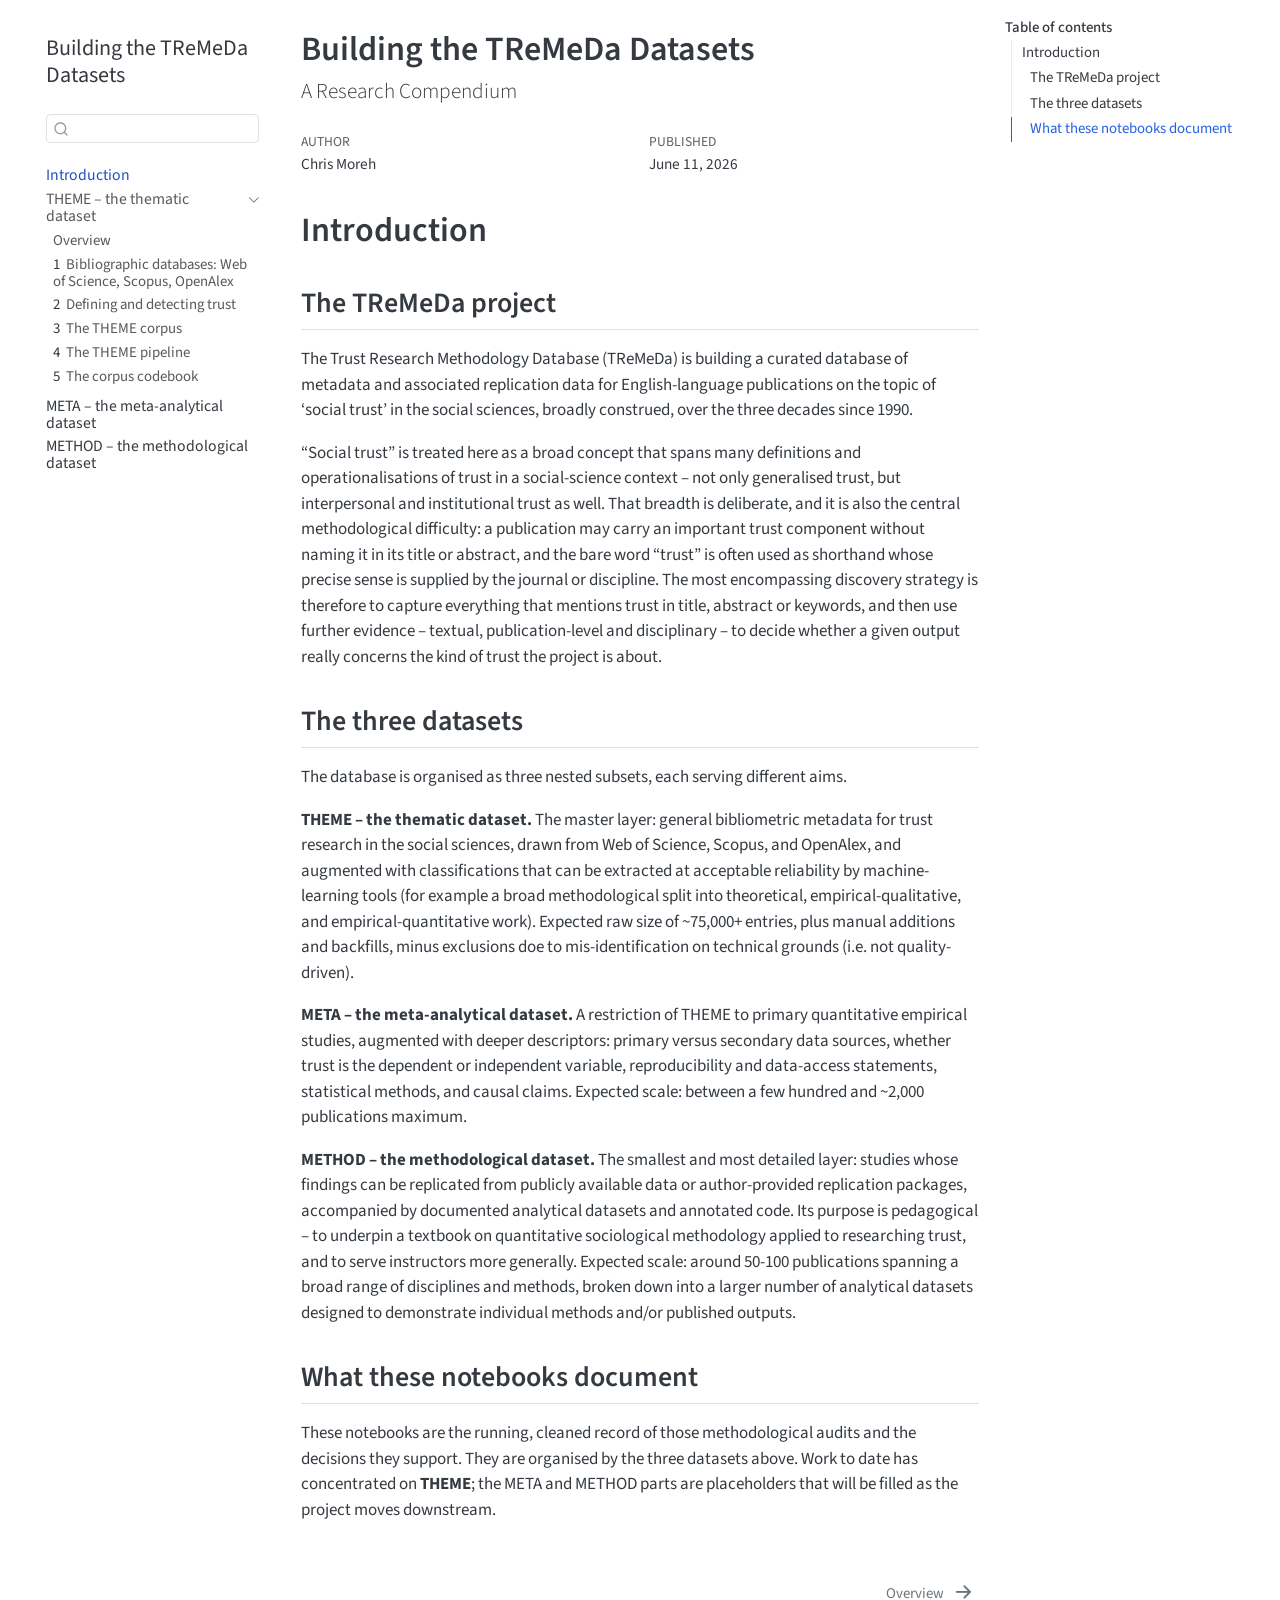
==== index.html @ 6531b248 "first commit" ====
<!DOCTYPE html>
<html xmlns="http://www.w3.org/1999/xhtml" lang="en" xml:lang="en"><head>

<meta charset="utf-8">
<meta name="generator" content="quarto-1.9.37">

<meta name="viewport" content="width=device-width, initial-scale=1.0, user-scalable=yes">

<meta name="author" content="Chris Moreh">
<meta name="dcterms.date" content="2026-06-11">

<title>Building the TReMeDa Datasets</title>
<style>
/* Default styles provided by pandoc.
** See https://pandoc.org/MANUAL.html#variables-for-html for config info.
*/
code{white-space: pre-wrap;}
span.smallcaps{font-variant: small-caps;}
div.columns{display: flex; gap: min(4vw, 1.5em);}
div.column{flex: auto; overflow-x: auto;}
div.hanging-indent{margin-left: 1.5em; text-indent: -1.5em;}
ul.task-list{list-style: none;}
ul.task-list li input[type="checkbox"] {
  width: 0.8em;
  margin: 0 0.8em 0.2em -1em; /* quarto-specific, see https://github.com/quarto-dev/quarto-cli/issues/4556 */ 
  vertical-align: middle;
}
</style>


<script src="site_libs/quarto-nav/quarto-nav.js"></script>
<script src="site_libs/quarto-nav/headroom.min.js"></script>
<script src="site_libs/clipboard/clipboard.min.js"></script>
<script src="site_libs/quarto-search/autocomplete.umd.js"></script>
<script src="site_libs/quarto-search/fuse.min.js"></script>
<script src="site_libs/quarto-search/quarto-search.js"></script>
<meta name="quarto:offset" content="./">
<link href="./theme/00-overview.html" rel="next">
<script src="site_libs/quarto-html/quarto.js" type="module"></script>
<script src="site_libs/quarto-html/tabsets/tabsets.js" type="module"></script>
<script src="site_libs/quarto-html/popper.min.js"></script>
<script src="site_libs/quarto-html/tippy.umd.min.js"></script>
<script src="site_libs/quarto-html/anchor.min.js"></script>
<link href="site_libs/quarto-html/tippy.css" rel="stylesheet">
<link href="site_libs/quarto-html/quarto-syntax-highlighting-7f8f88aac4f3542376d5c11b86a4c14d.css" rel="stylesheet" id="quarto-text-highlighting-styles">
<script src="site_libs/bootstrap/bootstrap.min.js"></script>
<link href="site_libs/bootstrap/bootstrap-icons.css" rel="stylesheet">
<link href="site_libs/bootstrap/bootstrap-9e3e5b9121e68b3f077afb32f2c64d95.min.css" rel="stylesheet" append-hash="true" id="quarto-bootstrap" data-mode="light">
<script id="quarto-search-options" type="application/json">{
  "location": "sidebar",
  "copy-button": false,
  "collapse-after": 3,
  "panel-placement": "start",
  "type": "textbox",
  "limit": 50,
  "keyboard-shortcut": [
    "f",
    "/",
    "s"
  ],
  "show-item-context": false,
  "language": {
    "search-no-results-text": "No results",
    "search-matching-documents-text": "matching documents",
    "search-copy-link-title": "Copy link to search",
    "search-hide-matches-text": "Hide additional matches",
    "search-more-match-text": "more match in this document",
    "search-more-matches-text": "more matches in this document",
    "search-clear-button-title": "Clear",
    "search-text-placeholder": "",
    "search-detached-cancel-button-title": "Cancel",
    "search-submit-button-title": "Submit",
    "search-label": "Search"
  }
}</script>


</head>

<body class="nav-sidebar floating quarto-light">

<div id="quarto-search-results"></div>
  <header id="quarto-header" class="headroom fixed-top">
  <nav class="quarto-secondary-nav">
    <div class="container-fluid d-flex">
      <button type="button" class="quarto-btn-toggle btn" data-bs-toggle="collapse" role="button" data-bs-target=".quarto-sidebar-collapse-item" aria-controls="quarto-sidebar" aria-expanded="false" aria-label="Toggle sidebar navigation" onclick="if (window.quartoToggleHeadroom) { window.quartoToggleHeadroom(); }">
        <i class="bi bi-layout-text-sidebar-reverse"></i>
      </button>
        <nav class="quarto-page-breadcrumbs" aria-label="breadcrumb"><ol class="breadcrumb"><li class="breadcrumb-item"><a href="./index.html">Introduction</a></li></ol></nav>
        <a class="flex-grow-1" role="navigation" data-bs-toggle="collapse" data-bs-target=".quarto-sidebar-collapse-item" aria-controls="quarto-sidebar" aria-expanded="false" aria-label="Toggle sidebar navigation" onclick="if (window.quartoToggleHeadroom) { window.quartoToggleHeadroom(); }">      
        </a>
      <button type="button" class="btn quarto-search-button" aria-label="Search" onclick="window.quartoOpenSearch();">
        <i class="bi bi-search"></i>
      </button>
    </div>
  </nav>
</header>
<!-- content -->
<div id="quarto-content" class="quarto-container page-columns page-rows-contents page-layout-article">
<!-- sidebar -->
  <nav id="quarto-sidebar" class="sidebar collapse collapse-horizontal quarto-sidebar-collapse-item sidebar-navigation floating overflow-auto">
    <div class="pt-lg-2 mt-2 text-left sidebar-header">
    <div class="sidebar-title mb-0 py-0">
      <a href="./">Building the TReMeDa Datasets</a> 
    </div>
      </div>
        <div class="mt-2 flex-shrink-0 align-items-center">
        <div class="sidebar-search">
        <div id="quarto-search" class="" title="Search"></div>
        </div>
        </div>
    <div class="sidebar-menu-container"> 
    <ul class="list-unstyled mt-1">
        <li class="sidebar-item">
  <div class="sidebar-item-container"> 
  <a href="./index.html" class="sidebar-item-text sidebar-link active">
 <span class="menu-text">Introduction</span></a>
  </div>
</li>
        <li class="sidebar-item sidebar-item-section">
      <div class="sidebar-item-container"> 
            <a class="sidebar-item-text sidebar-link text-start" data-bs-toggle="collapse" data-bs-target="#quarto-sidebar-section-1" role="navigation" aria-expanded="true">
 <span class="menu-text">THEME – the thematic dataset</span></a>
          <a class="sidebar-item-toggle text-start" data-bs-toggle="collapse" data-bs-target="#quarto-sidebar-section-1" role="navigation" aria-expanded="true" aria-label="Toggle section">
            <i class="bi bi-chevron-right ms-2"></i>
          </a> 
      </div>
      <ul id="quarto-sidebar-section-1" class="collapse list-unstyled sidebar-section depth1 show">  
          <li class="sidebar-item">
  <div class="sidebar-item-container"> 
  <a href="./theme/00-overview.html" class="sidebar-item-text sidebar-link">
 <span class="menu-text">Overview</span></a>
  </div>
</li>
          <li class="sidebar-item">
  <div class="sidebar-item-container"> 
  <a href="./theme/01-databases.html" class="sidebar-item-text sidebar-link">
 <span class="menu-text"><span class="chapter-number">1</span>&nbsp; <span class="chapter-title">Bibliographic databases: Web of Science, Scopus, OpenAlex</span></span></a>
  </div>
</li>
          <li class="sidebar-item">
  <div class="sidebar-item-container"> 
  <a href="./theme/02-classifier.html" class="sidebar-item-text sidebar-link">
 <span class="menu-text"><span class="chapter-number">2</span>&nbsp; <span class="chapter-title">Defining and detecting trust</span></span></a>
  </div>
</li>
          <li class="sidebar-item">
  <div class="sidebar-item-container"> 
  <a href="./theme/03-corpus.html" class="sidebar-item-text sidebar-link">
 <span class="menu-text"><span class="chapter-number">3</span>&nbsp; <span class="chapter-title">The THEME corpus</span></span></a>
  </div>
</li>
          <li class="sidebar-item">
  <div class="sidebar-item-container"> 
  <a href="./theme/04-pipeline.html" class="sidebar-item-text sidebar-link">
 <span class="menu-text"><span class="chapter-number">4</span>&nbsp; <span class="chapter-title">The THEME pipeline</span></span></a>
  </div>
</li>
          <li class="sidebar-item">
  <div class="sidebar-item-container"> 
  <a href="./theme/05-codebook.html" class="sidebar-item-text sidebar-link">
 <span class="menu-text"><span class="chapter-number">5</span>&nbsp; <span class="chapter-title">The corpus codebook</span></span></a>
  </div>
</li>
      </ul>
  </li>
        <li class="sidebar-item sidebar-item-section">
      <span class="sidebar-item-text sidebar-link text-start">
 <span class="menu-text">META – the meta-analytical dataset</span></span>
  </li>
        <li class="sidebar-item sidebar-item-section">
      <span class="sidebar-item-text sidebar-link text-start">
 <span class="menu-text">METHOD – the methodological dataset</span></span>
  </li>
    </ul>
    </div>
</nav>
<div id="quarto-sidebar-glass" class="quarto-sidebar-collapse-item" data-bs-toggle="collapse" data-bs-target=".quarto-sidebar-collapse-item"></div>
<!-- margin-sidebar -->
    <div id="quarto-margin-sidebar" class="sidebar margin-sidebar">
        <nav id="TOC" role="doc-toc" class="toc-active">
    <h2 id="toc-title">Table of contents</h2>
   
  <ul>
  <li><a href="#introduction" id="toc-introduction" class="nav-link active" data-scroll-target="#introduction">Introduction</a>
  <ul class="collapse">
  <li><a href="#the-tremeda-project" id="toc-the-tremeda-project" class="nav-link" data-scroll-target="#the-tremeda-project">The TReMeDa project</a></li>
  <li><a href="#the-three-datasets" id="toc-the-three-datasets" class="nav-link" data-scroll-target="#the-three-datasets">The three datasets</a></li>
  <li><a href="#what-these-notebooks-document" id="toc-what-these-notebooks-document" class="nav-link" data-scroll-target="#what-these-notebooks-document">What these notebooks document</a></li>
  </ul></li>
  </ul>
</nav>
    </div>
<!-- main -->
<main class="content" id="quarto-document-content">

<header id="title-block-header" class="quarto-title-block default">
<div class="quarto-title">
<h1 class="title">Building the TReMeDa Datasets</h1>
<p class="subtitle lead">A Research Compendium</p>
</div>



<div class="quarto-title-meta">

    <div>
    <div class="quarto-title-meta-heading">Author</div>
    <div class="quarto-title-meta-contents">
             <p>Chris Moreh </p>
          </div>
  </div>
    
    <div>
    <div class="quarto-title-meta-heading">Published</div>
    <div class="quarto-title-meta-contents">
      <p class="date">June 11, 2026</p>
    </div>
  </div>
  
    
  </div>
  


</header>


<section id="introduction" class="level1 unnumbered">
<h1 class="unnumbered">Introduction</h1>
<section id="the-tremeda-project" class="level2">
<h2 class="anchored" data-anchor-id="the-tremeda-project">The TReMeDa project</h2>
<p>The Trust Research Methodology Database (TReMeDa) is building a curated database of metadata and associated replication data for English-language publications on the topic of ‘social trust’ in the social sciences, broadly construed, over the three decades since 1990.</p>
<p>“Social trust” is treated here as a broad concept that spans many definitions and operationalisations of trust in a social-science context – not only generalised trust, but interpersonal and institutional trust as well. That breadth is deliberate, and it is also the central methodological difficulty: a publication may carry an important trust component without naming it in its title or abstract, and the bare word “trust” is often used as shorthand whose precise sense is supplied by the journal or discipline. The most encompassing discovery strategy is therefore to capture everything that mentions trust in title, abstract or keywords, and then use further evidence – textual, publication-level and disciplinary – to decide whether a given output really concerns the kind of trust the project is about.</p>
</section>
<section id="the-three-datasets" class="level2">
<h2 class="anchored" data-anchor-id="the-three-datasets">The three datasets</h2>
<p>The database is organised as three nested subsets, each serving different aims.</p>
<p><strong>THEME – the thematic dataset.</strong> The master layer: general bibliometric metadata for trust research in the social sciences, drawn from Web of Science, Scopus, and OpenAlex, and augmented with classifications that can be extracted at acceptable reliability by machine-learning tools (for example a broad methodological split into theoretical, empirical-qualitative, and empirical-quantitative work). Expected raw size of ~75,000+ entries, plus manual additions and backfills, minus exclusions doe to mis-identification on technical grounds (i.e.&nbsp;not quality-driven).</p>
<p><strong>META – the meta-analytical dataset.</strong> A restriction of THEME to primary quantitative empirical studies, augmented with deeper descriptors: primary versus secondary data sources, whether trust is the dependent or independent variable, reproducibility and data-access statements, statistical methods, and causal claims. Expected scale: between a few hundred and ~2,000 publications maximum.</p>
<p><strong>METHOD – the methodological dataset.</strong> The smallest and most detailed layer: studies whose findings can be replicated from publicly available data or author-provided replication packages, accompanied by documented analytical datasets and annotated code. Its purpose is pedagogical – to underpin a textbook on quantitative sociological methodology applied to researching trust, and to serve instructors more generally. Expected scale: around 50-100 publications spanning a broad range of disciplines and methods, broken down into a larger number of analytical datasets designed to demonstrate individual methods and/or published outputs.</p>
</section>
<section id="what-these-notebooks-document" class="level2">
<h2 class="anchored" data-anchor-id="what-these-notebooks-document">What these notebooks document</h2>
<p>These notebooks are the running, cleaned record of those methodological audits and the decisions they support. They are organised by the three datasets above. Work to date has concentrated on <strong>THEME</strong>; the META and METHOD parts are placeholders that will be filled as the project moves downstream.</p>


</section>
</section>

</main> <!-- /main -->
<script id="quarto-html-after-body" type="application/javascript">
  window.document.addEventListener("DOMContentLoaded", function (event) {
    const icon = "";
    const anchorJS = new window.AnchorJS();
    anchorJS.options = {
      placement: 'right',
      icon: icon
    };
    anchorJS.add('.anchored');
    const isCodeAnnotation = (el) => {
      for (const clz of el.classList) {
        if (clz.startsWith('code-annotation-')) {                     
          return true;
        }
      }
      return false;
    }
    const onCopySuccess = function(e) {
      // button target
      const button = e.trigger;
      // don't keep focus
      button.blur();
      // flash "checked"
      button.classList.add('code-copy-button-checked');
      var currentTitle = button.getAttribute("title");
      button.setAttribute("title", "Copied!");
      let tooltip;
      if (window.bootstrap) {
        button.setAttribute("data-bs-toggle", "tooltip");
        button.setAttribute("data-bs-placement", "left");
        button.setAttribute("data-bs-title", "Copied!");
        tooltip = new bootstrap.Tooltip(button, 
          { trigger: "manual", 
            customClass: "code-copy-button-tooltip",
            offset: [0, -8]});
        tooltip.show();    
      }
      setTimeout(function() {
        if (tooltip) {
          tooltip.hide();
          button.removeAttribute("data-bs-title");
          button.removeAttribute("data-bs-toggle");
          button.removeAttribute("data-bs-placement");
        }
        button.setAttribute("title", currentTitle);
        button.classList.remove('code-copy-button-checked');
      }, 1000);
      // clear code selection
      e.clearSelection();
    }
    const getTextToCopy = function(trigger) {
      const outerScaffold = trigger.parentElement.cloneNode(true);
      const codeEl = outerScaffold.querySelector('code');
      for (const childEl of codeEl.children) {
        if (isCodeAnnotation(childEl)) {
          childEl.remove();
        }
      }
      return codeEl.innerText;
    }
    const clipboard = new window.ClipboardJS('.code-copy-button:not([data-in-quarto-modal])', {
      text: getTextToCopy
    });
    clipboard.on('success', onCopySuccess);
    if (window.document.getElementById('quarto-embedded-source-code-modal')) {
      const clipboardModal = new window.ClipboardJS('.code-copy-button[data-in-quarto-modal]', {
        text: getTextToCopy,
        container: window.document.getElementById('quarto-embedded-source-code-modal')
      });
      clipboardModal.on('success', onCopySuccess);
    }
      var localhostRegex = new RegExp(/^(?:http|https):\/\/localhost\:?[0-9]*\//);
      var mailtoRegex = new RegExp(/^mailto:/);
        var filterRegex = new RegExp('/' + window.location.host + '/');
      var isInternal = (href) => {
          return filterRegex.test(href) || localhostRegex.test(href) || mailtoRegex.test(href);
      }
      // Inspect non-navigation links and adorn them if external
     var links = window.document.querySelectorAll('a[href]:not(.nav-link):not(.navbar-brand):not(.toc-action):not(.sidebar-link):not(.sidebar-item-toggle):not(.pagination-link):not(.no-external):not([aria-hidden]):not(.dropdown-item):not(.quarto-navigation-tool):not(.about-link)');
      for (var i=0; i<links.length; i++) {
        const link = links[i];
        if (!isInternal(link.href)) {
          // undo the damage that might have been done by quarto-nav.js in the case of
          // links that we want to consider external
          if (link.dataset.originalHref !== undefined) {
            link.href = link.dataset.originalHref;
          }
        }
      }
    function tippyHover(el, contentFn, onTriggerFn, onUntriggerFn) {
      const config = {
        allowHTML: true,
        maxWidth: 500,
        delay: 100,
        arrow: false,
        appendTo: function(el) {
            return el.parentElement;
        },
        interactive: true,
        interactiveBorder: 10,
        theme: 'quarto',
        placement: 'bottom-start',
      };
      if (contentFn) {
        config.content = contentFn;
      }
      if (onTriggerFn) {
        config.onTrigger = onTriggerFn;
      }
      if (onUntriggerFn) {
        config.onUntrigger = onUntriggerFn;
      }
      window.tippy(el, config); 
    }
    const noterefs = window.document.querySelectorAll('a[role="doc-noteref"]');
    for (var i=0; i<noterefs.length; i++) {
      const ref = noterefs[i];
      tippyHover(ref, function() {
        // use id or data attribute instead here
        let href = ref.getAttribute('data-footnote-href') || ref.getAttribute('href');
        try { href = new URL(href).hash; } catch {}
        const id = href.replace(/^#\/?/, "");
        const note = window.document.getElementById(id);
        if (note) {
          return note.innerHTML;
        } else {
          return "";
        }
      });
    }
    const xrefs = window.document.querySelectorAll('a.quarto-xref');
    const processXRef = (id, note) => {
      // Strip column container classes
      const stripColumnClz = (el) => {
        el.classList.remove("page-full", "page-columns");
        if (el.children) {
          for (const child of el.children) {
            stripColumnClz(child);
          }
        }
      }
      stripColumnClz(note)
      if (id === null || id.startsWith('sec-')) {
        // Special case sections, only their first couple elements
        const container = document.createElement("div");
        if (note.children && note.children.length > 2) {
          container.appendChild(note.children[0].cloneNode(true));
          for (let i = 1; i < note.children.length; i++) {
            const child = note.children[i];
            if (child.tagName === "P" && child.innerText === "") {
              continue;
            } else {
              container.appendChild(child.cloneNode(true));
              break;
            }
          }
          if (window.Quarto?.typesetMath) {
            window.Quarto.typesetMath(container);
          }
          return container.innerHTML
        } else {
          if (window.Quarto?.typesetMath) {
            window.Quarto.typesetMath(note);
          }
          return note.innerHTML;
        }
      } else {
        // Remove any anchor links if they are present
        const anchorLink = note.querySelector('a.anchorjs-link');
        if (anchorLink) {
          anchorLink.remove();
        }
        if (window.Quarto?.typesetMath) {
          window.Quarto.typesetMath(note);
        }
        if (note.classList.contains("callout")) {
          return note.outerHTML;
        } else {
          return note.innerHTML;
        }
      }
    }
    for (var i=0; i<xrefs.length; i++) {
      const xref = xrefs[i];
      tippyHover(xref, undefined, function(instance) {
        instance.disable();
        let url = xref.getAttribute('href');
        let hash = undefined; 
        if (url.startsWith('#')) {
          hash = url;
        } else {
          try { hash = new URL(url).hash; } catch {}
        }
        if (hash) {
          const id = hash.replace(/^#\/?/, "");
          const note = window.document.getElementById(id);
          if (note !== null) {
            try {
              const html = processXRef(id, note.cloneNode(true));
              instance.setContent(html);
            } finally {
              instance.enable();
              instance.show();
            }
          } else {
            // See if we can fetch this
            fetch(url.split('#')[0])
            .then(res => res.text())
            .then(html => {
              const parser = new DOMParser();
              const htmlDoc = parser.parseFromString(html, "text/html");
              const note = htmlDoc.getElementById(id);
              if (note !== null) {
                const html = processXRef(id, note);
                instance.setContent(html);
              } 
            }).finally(() => {
              instance.enable();
              instance.show();
            });
          }
        } else {
          // See if we can fetch a full url (with no hash to target)
          // This is a special case and we should probably do some content thinning / targeting
          fetch(url)
          .then(res => res.text())
          .then(html => {
            const parser = new DOMParser();
            const htmlDoc = parser.parseFromString(html, "text/html");
            const note = htmlDoc.querySelector('main.content');
            if (note !== null) {
              // This should only happen for chapter cross references
              // (since there is no id in the URL)
              // remove the first header
              if (note.children.length > 0 && note.children[0].tagName === "HEADER") {
                note.children[0].remove();
              }
              const html = processXRef(null, note);
              instance.setContent(html);
            } 
          }).finally(() => {
            instance.enable();
            instance.show();
          });
        }
      }, function(instance) {
      });
    }
        let selectedAnnoteEl;
        const selectorForAnnotation = ( cell, annotation) => {
          let cellAttr = 'data-code-cell="' + cell + '"';
          let lineAttr = 'data-code-annotation="' +  annotation + '"';
          const selector = 'span[' + cellAttr + '][' + lineAttr + ']';
          return selector;
        }
        const selectCodeLines = (annoteEl) => {
          const doc = window.document;
          const targetCell = annoteEl.getAttribute("data-target-cell");
          const targetAnnotation = annoteEl.getAttribute("data-target-annotation");
          const annoteSpan = window.document.querySelector(selectorForAnnotation(targetCell, targetAnnotation));
          const lines = annoteSpan.getAttribute("data-code-lines").split(",");
          const lineIds = lines.map((line) => {
            return targetCell + "-" + line;
          })
          let top = null;
          let height = null;
          let parent = null;
          if (lineIds.length > 0) {
              //compute the position of the single el (top and bottom and make a div)
              const el = window.document.getElementById(lineIds[0]);
              top = el.offsetTop;
              height = el.offsetHeight;
              parent = el.parentElement.parentElement;
            if (lineIds.length > 1) {
              const lastEl = window.document.getElementById(lineIds[lineIds.length - 1]);
              const bottom = lastEl.offsetTop + lastEl.offsetHeight;
              height = bottom - top;
            }
            if (top !== null && height !== null && parent !== null) {
              // cook up a div (if necessary) and position it 
              let div = window.document.getElementById("code-annotation-line-highlight");
              if (div === null) {
                div = window.document.createElement("div");
                div.setAttribute("id", "code-annotation-line-highlight");
                div.style.position = 'absolute';
                parent.appendChild(div);
              }
              div.style.top = top - 2 + "px";
              div.style.height = height + 4 + "px";
              div.style.left = 0;
              let gutterDiv = window.document.getElementById("code-annotation-line-highlight-gutter");
              if (gutterDiv === null) {
                gutterDiv = window.document.createElement("div");
                gutterDiv.setAttribute("id", "code-annotation-line-highlight-gutter");
                gutterDiv.style.position = 'absolute';
                const codeCell = window.document.getElementById(targetCell);
                const gutter = codeCell.querySelector('.code-annotation-gutter');
                gutter.appendChild(gutterDiv);
              }
              gutterDiv.style.top = top - 2 + "px";
              gutterDiv.style.height = height + 4 + "px";
            }
            selectedAnnoteEl = annoteEl;
          }
        };
        const unselectCodeLines = () => {
          const elementsIds = ["code-annotation-line-highlight", "code-annotation-line-highlight-gutter"];
          elementsIds.forEach((elId) => {
            const div = window.document.getElementById(elId);
            if (div) {
              div.remove();
            }
          });
          selectedAnnoteEl = undefined;
        };
          // Handle positioning of the toggle
      window.addEventListener(
        "resize",
        throttle(() => {
          elRect = undefined;
          if (selectedAnnoteEl) {
            selectCodeLines(selectedAnnoteEl);
          }
        }, 10)
      );
      function throttle(fn, ms) {
      let throttle = false;
      let timer;
        return (...args) => {
          if(!throttle) { // first call gets through
              fn.apply(this, args);
              throttle = true;
          } else { // all the others get throttled
              if(timer) clearTimeout(timer); // cancel #2
              timer = setTimeout(() => {
                fn.apply(this, args);
                timer = throttle = false;
              }, ms);
          }
        };
      }
        // Attach click handler to the DT
        const annoteDls = window.document.querySelectorAll('dt[data-target-cell]');
        for (const annoteDlNode of annoteDls) {
          annoteDlNode.addEventListener('click', (event) => {
            const clickedEl = event.target;
            if (clickedEl !== selectedAnnoteEl) {
              unselectCodeLines();
              const activeEl = window.document.querySelector('dt[data-target-cell].code-annotation-active');
              if (activeEl) {
                activeEl.classList.remove('code-annotation-active');
              }
              selectCodeLines(clickedEl);
              clickedEl.classList.add('code-annotation-active');
            } else {
              // Unselect the line
              unselectCodeLines();
              clickedEl.classList.remove('code-annotation-active');
            }
          });
        }
    const findCites = (el) => {
      const parentEl = el.parentElement;
      if (parentEl) {
        const cites = parentEl.dataset.cites;
        if (cites) {
          return {
            el,
            cites: cites.split(' ')
          };
        } else {
          return findCites(el.parentElement)
        }
      } else {
        return undefined;
      }
    };
    var bibliorefs = window.document.querySelectorAll('a[role="doc-biblioref"]');
    for (var i=0; i<bibliorefs.length; i++) {
      const ref = bibliorefs[i];
      const citeInfo = findCites(ref);
      if (citeInfo) {
        tippyHover(citeInfo.el, function() {
          var popup = window.document.createElement('div');
          citeInfo.cites.forEach(function(cite) {
            var citeDiv = window.document.createElement('div');
            citeDiv.classList.add('hanging-indent');
            citeDiv.classList.add('csl-entry');
            var biblioDiv = window.document.getElementById('ref-' + cite);
            if (biblioDiv) {
              citeDiv.innerHTML = biblioDiv.innerHTML;
            }
            popup.appendChild(citeDiv);
          });
          return popup.innerHTML;
        });
      }
    }
  });
  </script>
<nav class="page-navigation">
  <div class="nav-page nav-page-previous">
  </div>
  <div class="nav-page nav-page-next">
      <a href="./theme/00-overview.html" class="pagination-link" aria-label="Overview">
        <span class="nav-page-text">Overview</span> <i class="bi bi-arrow-right-short"></i>
      </a>
  </div>
</nav>
</div> <!-- /content -->




</body></html>
---- site_libs/quarto-html/tippy.css ----
.tippy-box[data-animation=fade][data-state=hidden]{opacity:0}[data-tippy-root]{max-width:calc(100vw - 10px)}.tippy-box{position:relative;background-color:#333;color:#fff;border-radius:4px;font-size:14px;line-height:1.4;white-space:normal;outline:0;transition-property:transform,visibility,opacity}.tippy-box[data-placement^=top]>.tippy-arrow{bottom:0}.tippy-box[data-placement^=top]>.tippy-arrow:before{bottom:-7px;left:0;border-width:8px 8px 0;border-top-color:initial;transform-origin:center top}.tippy-box[data-placement^=bottom]>.tippy-arrow{top:0}.tippy-box[data-placement^=bottom]>.tippy-arrow:before{top:-7px;left:0;border-width:0 8px 8px;border-bottom-color:initial;transform-origin:center bottom}.tippy-box[data-placement^=left]>.tippy-arrow{right:0}.tippy-box[data-placement^=left]>.tippy-arrow:before{border-width:8px 0 8px 8px;border-left-color:initial;right:-7px;transform-origin:center left}.tippy-box[data-placement^=right]>.tippy-arrow{left:0}.tippy-box[data-placement^=right]>.tippy-arrow:before{left:-7px;border-width:8px 8px 8px 0;border-right-color:initial;transform-origin:center right}.tippy-box[data-inertia][data-state=visible]{transition-timing-function:cubic-bezier(.54,1.5,.38,1.11)}.tippy-arrow{width:16px;height:16px;color:#333}.tippy-arrow:before{content:"";position:absolute;border-color:transparent;border-style:solid}.tippy-content{position:relative;padding:5px 9px;z-index:1}
---- site_libs/quarto-html/quarto-syntax-highlighting-7f8f88aac4f3542376d5c11b86a4c14d.css ----
/* quarto syntax highlight colors */
:root {
  --quarto-hl-ot-color: #003B4F;
  --quarto-hl-at-color: #657422;
  --quarto-hl-ss-color: #20794D;
  --quarto-hl-an-color: #5E5E5E;
  --quarto-hl-fu-color: #4758AB;
  --quarto-hl-st-color: #20794D;
  --quarto-hl-cf-color: #003B4F;
  --quarto-hl-op-color: #5E5E5E;
  --quarto-hl-er-color: #AD0000;
  --quarto-hl-bn-color: #AD0000;
  --quarto-hl-al-color: #AD0000;
  --quarto-hl-va-color: #111111;
  --quarto-hl-bu-color: inherit;
  --quarto-hl-ex-color: inherit;
  --quarto-hl-pp-color: #AD0000;
  --quarto-hl-in-color: #5E5E5E;
  --quarto-hl-vs-color: #20794D;
  --quarto-hl-wa-color: #5E5E5E;
  --quarto-hl-do-color: #5E5E5E;
  --quarto-hl-im-color: #00769E;
  --quarto-hl-ch-color: #20794D;
  --quarto-hl-dt-color: #AD0000;
  --quarto-hl-fl-color: #AD0000;
  --quarto-hl-co-color: #5E5E5E;
  --quarto-hl-cv-color: #5E5E5E;
  --quarto-hl-cn-color: #8f5902;
  --quarto-hl-sc-color: #5E5E5E;
  --quarto-hl-dv-color: #AD0000;
  --quarto-hl-kw-color: #003B4F;
}

/* other quarto variables */
:root {
  --quarto-font-monospace: SFMono-Regular, Menlo, Monaco, Consolas, "Liberation Mono", "Courier New", monospace;
}

/* syntax highlight based on Pandoc's rules */
pre > code.sourceCode > span {
  color: #003B4F;
}

code.sourceCode > span {
  color: #003B4F;
}

div.sourceCode,
div.sourceCode pre.sourceCode {
  color: #003B4F;
}

/* Normal */
code span {
  color: #003B4F;
}

/* Alert */
code span.al {
  color: #AD0000;
  font-style: inherit;
}

/* Annotation */
code span.an {
  color: #5E5E5E;
  font-style: inherit;
}

/* Attribute */
code span.at {
  color: #657422;
  font-style: inherit;
}

/* BaseN */
code span.bn {
  color: #AD0000;
  font-style: inherit;
}

/* BuiltIn */
code span.bu {
  font-style: inherit;
}

/* ControlFlow */
code span.cf {
  color: #003B4F;
  font-weight: bold;
  font-style: inherit;
}

/* Char */
code span.ch {
  color: #20794D;
  font-style: inherit;
}

/* Constant */
code span.cn {
  color: #8f5902;
  font-style: inherit;
}

/* Comment */
code span.co {
  color: #5E5E5E;
  font-style: inherit;
}

/* CommentVar */
code span.cv {
  color: #5E5E5E;
  font-style: italic;
}

/* Documentation */
code span.do {
  color: #5E5E5E;
  font-style: italic;
}

/* DataType */
code span.dt {
  color: #AD0000;
  font-style: inherit;
}

/* DecVal */
code span.dv {
  color: #AD0000;
  font-style: inherit;
}

/* Error */
code span.er {
  color: #AD0000;
  font-style: inherit;
}

/* Extension */
code span.ex {
  font-style: inherit;
}

/* Float */
code span.fl {
  color: #AD0000;
  font-style: inherit;
}

/* Function */
code span.fu {
  color: #4758AB;
  font-style: inherit;
}

/* Import */
code span.im {
  color: #00769E;
  font-style: inherit;
}

/* Information */
code span.in {
  color: #5E5E5E;
  font-style: inherit;
}

/* Keyword */
code span.kw {
  color: #003B4F;
  font-weight: bold;
  font-style: inherit;
}

/* Operator */
code span.op {
  color: #5E5E5E;
  font-style: inherit;
}

/* Other */
code span.ot {
  color: #003B4F;
  font-style: inherit;
}

/* Preprocessor */
code span.pp {
  color: #AD0000;
  font-style: inherit;
}

/* SpecialChar */
code span.sc {
  color: #5E5E5E;
  font-style: inherit;
}

/* SpecialString */
code span.ss {
  color: #20794D;
  font-style: inherit;
}

/* String */
code span.st {
  color: #20794D;
  font-style: inherit;
}

/* Variable */
code span.va {
  color: #111111;
  font-style: inherit;
}

/* VerbatimString */
code span.vs {
  color: #20794D;
  font-style: inherit;
}

/* Warning */
code span.wa {
  color: #5E5E5E;
  font-style: italic;
}

.prevent-inlining {
  content: "</";
}

/*# sourceMappingURL=789ad8cd35626ba772517505b42a116e.css.map */
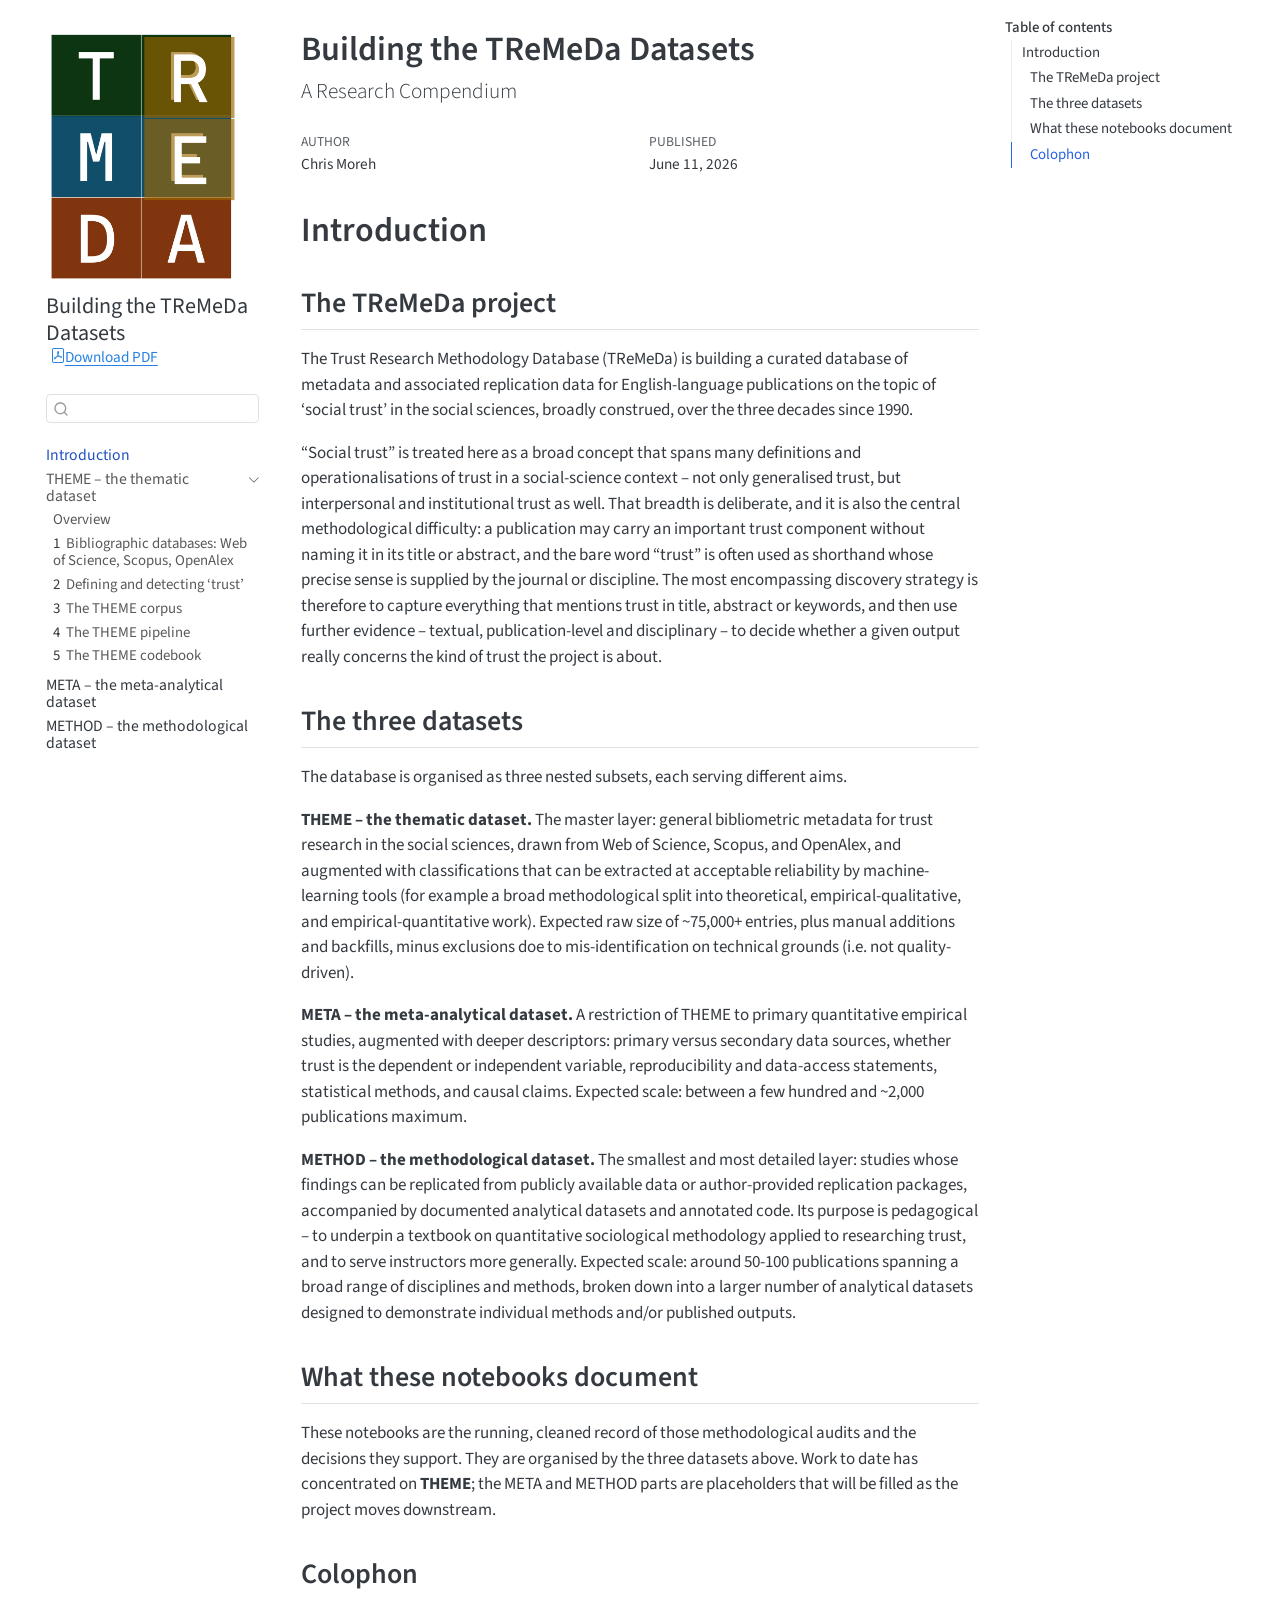
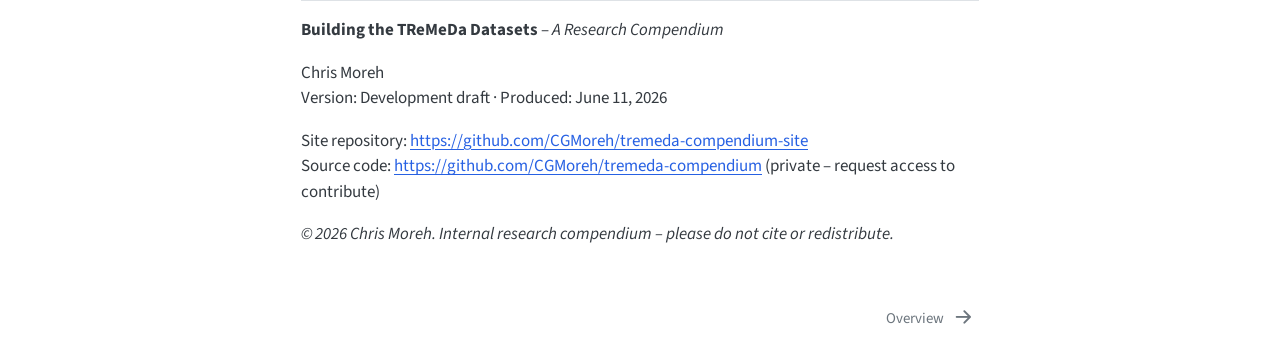
==== commit 52ff9b79: "site updates" ====
--- a/index.html
+++ b/index.html
@@ -42,10 +42,14 @@
 <script src="site_libs/quarto-html/tippy.umd.min.js"></script>
 <script src="site_libs/quarto-html/anchor.min.js"></script>
 <link href="site_libs/quarto-html/tippy.css" rel="stylesheet">
-<link href="site_libs/quarto-html/quarto-syntax-highlighting-7f8f88aac4f3542376d5c11b86a4c14d.css" rel="stylesheet" id="quarto-text-highlighting-styles">
+<link href="site_libs/quarto-html/quarto-syntax-highlighting-7f8f88aac4f3542376d5c11b86a4c14d.css" rel="stylesheet" class="quarto-color-scheme" id="quarto-text-highlighting-styles">
+<link href="site_libs/quarto-html/quarto-syntax-highlighting-dark-d0ae9245876894da5ac7e18953ecc5cc.css" rel="stylesheet" class="quarto-color-scheme quarto-color-alternate" id="quarto-text-highlighting-styles">
+<link href="site_libs/quarto-html/quarto-syntax-highlighting-7f8f88aac4f3542376d5c11b86a4c14d.css" rel="stylesheet" class="quarto-color-scheme-extra" id="quarto-text-highlighting-styles">
 <script src="site_libs/bootstrap/bootstrap.min.js"></script>
 <link href="site_libs/bootstrap/bootstrap-icons.css" rel="stylesheet">
-<link href="site_libs/bootstrap/bootstrap-9e3e5b9121e68b3f077afb32f2c64d95.min.css" rel="stylesheet" append-hash="true" id="quarto-bootstrap" data-mode="light">
+<link href="site_libs/bootstrap/bootstrap-9e3e5b9121e68b3f077afb32f2c64d95.min.css" rel="stylesheet" append-hash="true" class="quarto-color-scheme" id="quarto-bootstrap" data-mode="light">
+<link href="site_libs/bootstrap/bootstrap-dark-9e3e5b9121e68b3f077afb32f2c64d95.min.css" rel="stylesheet" append-hash="true" class="quarto-color-scheme quarto-color-alternate" id="quarto-bootstrap" data-mode="light">
+<link href="site_libs/bootstrap/bootstrap-9e3e5b9121e68b3f077afb32f2c64d95.min.css" rel="stylesheet" append-hash="true" class="quarto-color-scheme-extra" id="quarto-bootstrap" data-mode="light">
 <script id="quarto-search-options" type="application/json">{
   "location": "sidebar",
   "copy-button": false,
@@ -75,6 +79,7 @@
 }</script>
 
 
+<link rel="stylesheet" href="tremeda.css">
 </head>
 
 <body class="nav-sidebar floating quarto-light">
@@ -99,9 +104,16 @@
 <div id="quarto-content" class="quarto-container page-columns page-rows-contents page-layout-article">
 <!-- sidebar -->
   <nav id="quarto-sidebar" class="sidebar collapse collapse-horizontal quarto-sidebar-collapse-item sidebar-navigation floating overflow-auto">
-    <div class="pt-lg-2 mt-2 text-left sidebar-header">
+    <div class="pt-lg-2 mt-2 text-left sidebar-header sidebar-header-stacked">
+      <a href="./index.html" class="sidebar-logo-link">
+      <img src="./logo.png" alt="" class="sidebar-logo light-content py-0 d-lg-inline d-none">
+      <img src="./logo.png" alt="" class="sidebar-logo dark-content py-0 d-lg-inline d-none">
+      </a>
     <div class="sidebar-title mb-0 py-0">
       <a href="./">Building the TReMeDa Datasets</a> 
+        <div class="sidebar-tools-main">
+    <a href="./Building-the-TReMeDa-Datasets.pdf" title="Download PDF" class="quarto-navigation-tool px-1" aria-label="Download PDF"><i class="bi bi-file-pdf"></i></a>
+</div>
     </div>
       </div>
         <div class="mt-2 flex-shrink-0 align-items-center">
@@ -141,7 +153,7 @@
           <li class="sidebar-item">
   <div class="sidebar-item-container"> 
   <a href="./theme/02-classifier.html" class="sidebar-item-text sidebar-link">
- <span class="menu-text"><span class="chapter-number">2</span>&nbsp; <span class="chapter-title">Defining and detecting trust</span></span></a>
+ <span class="menu-text"><span class="chapter-number">2</span>&nbsp; <span class="chapter-title">Defining and detecting ‘trust’</span></span></a>
   </div>
 </li>
           <li class="sidebar-item">
@@ -159,7 +171,7 @@
           <li class="sidebar-item">
   <div class="sidebar-item-container"> 
   <a href="./theme/05-codebook.html" class="sidebar-item-text sidebar-link">
- <span class="menu-text"><span class="chapter-number">5</span>&nbsp; <span class="chapter-title">The corpus codebook</span></span></a>
+ <span class="menu-text"><span class="chapter-number">5</span>&nbsp; <span class="chapter-title">The THEME codebook</span></span></a>
   </div>
 </li>
       </ul>
@@ -187,6 +199,7 @@
   <li><a href="#the-tremeda-project" id="toc-the-tremeda-project" class="nav-link" data-scroll-target="#the-tremeda-project">The TReMeDa project</a></li>
   <li><a href="#the-three-datasets" id="toc-the-three-datasets" class="nav-link" data-scroll-target="#the-three-datasets">The three datasets</a></li>
   <li><a href="#what-these-notebooks-document" id="toc-what-these-notebooks-document" class="nav-link" data-scroll-target="#what-these-notebooks-document">What these notebooks document</a></li>
+  <li><a href="#colophon" id="toc-colophon" class="nav-link" data-scroll-target="#colophon">Colophon</a></li>
   </ul></li>
   </ul>
 </nav>
@@ -243,6 +256,15 @@
 <section id="what-these-notebooks-document" class="level2">
 <h2 class="anchored" data-anchor-id="what-these-notebooks-document">What these notebooks document</h2>
 <p>These notebooks are the running, cleaned record of those methodological audits and the decisions they support. They are organised by the three datasets above. Work to date has concentrated on <strong>THEME</strong>; the META and METHOD parts are placeholders that will be filled as the project moves downstream.</p>
+</section>
+<section id="colophon" class="level2 unnumbered">
+<h2 class="unnumbered anchored" data-anchor-id="colophon">Colophon</h2>
+<p><strong>Building the TReMeDa Datasets</strong> – <em>A Research Compendium</em></p>
+<p>Chris Moreh<br>
+Version: Development draft · Produced: June 11, 2026</p>
+<p>Site repository: <a href="https://github.com/CGMoreh/tremeda-compendium-site">https://github.com/CGMoreh/tremeda-compendium-site</a><br>
+Source code: <a href="https://github.com/CGMoreh/tremeda-compendium">https://github.com/CGMoreh/tremeda-compendium</a> (private – request access to contribute)</p>
+<p><em>© 2026 Chris Moreh. Internal research compendium – please do not cite or redistribute.</em></p>
 
 
 </section>
--- a/site_libs/quarto-html/quarto-syntax-highlighting-dark-d0ae9245876894da5ac7e18953ecc5cc.css
+++ b/site_libs/quarto-html/quarto-syntax-highlighting-dark-d0ae9245876894da5ac7e18953ecc5cc.css
@@ -0,0 +1,219 @@
+/* quarto syntax highlight colors */
+:root {
+  --quarto-hl-al-color: #f07178;
+  --quarto-hl-an-color: #d4d0ab;
+  --quarto-hl-at-color: #00e0e0;
+  --quarto-hl-bn-color: #d4d0ab;
+  --quarto-hl-bu-color: #abe338;
+  --quarto-hl-ch-color: #abe338;
+  --quarto-hl-co-color: #f8f8f2;
+  --quarto-hl-cv-color: #ffd700;
+  --quarto-hl-cn-color: #ffd700;
+  --quarto-hl-cf-color: #ffa07a;
+  --quarto-hl-dt-color: #ffa07a;
+  --quarto-hl-dv-color: #d4d0ab;
+  --quarto-hl-do-color: #f8f8f2;
+  --quarto-hl-er-color: #f07178;
+  --quarto-hl-ex-color: #00e0e0;
+  --quarto-hl-fl-color: #d4d0ab;
+  --quarto-hl-fu-color: #ffa07a;
+  --quarto-hl-im-color: #abe338;
+  --quarto-hl-in-color: #d4d0ab;
+  --quarto-hl-kw-color: #ffa07a;
+  --quarto-hl-op-color: #ffa07a;
+  --quarto-hl-ot-color: #00e0e0;
+  --quarto-hl-pp-color: #dcc6e0;
+  --quarto-hl-re-color: #00e0e0;
+  --quarto-hl-sc-color: #abe338;
+  --quarto-hl-ss-color: #abe338;
+  --quarto-hl-st-color: #abe338;
+  --quarto-hl-va-color: #00e0e0;
+  --quarto-hl-vs-color: #abe338;
+  --quarto-hl-wa-color: #dcc6e0;
+}
+
+/* other quarto variables */
+:root {
+  --quarto-font-monospace: SFMono-Regular, Menlo, Monaco, Consolas, "Liberation Mono", "Courier New", monospace;
+}
+
+/* syntax highlight based on Pandoc's rules */
+pre > code.sourceCode > span {
+  color: #f8f8f2;
+}
+
+code.sourceCode > span {
+  color: #f8f8f2;
+}
+
+div.sourceCode,
+div.sourceCode pre.sourceCode {
+  color: #f8f8f2;
+}
+
+/* Normal */
+code span {
+  color: #f8f8f2;
+}
+
+/* Alert */
+code span.al {
+  color: #f07178;
+}
+
+/* Annotation */
+code span.an {
+  color: #d4d0ab;
+}
+
+/* Attribute */
+code span.at {
+  color: #00e0e0;
+}
+
+/* BaseN */
+code span.bn {
+  color: #d4d0ab;
+}
+
+/* BuiltIn */
+code span.bu {
+  color: #abe338;
+}
+
+/* ControlFlow */
+code span.cf {
+  font-weight: bold;
+  color: #ffa07a;
+}
+
+/* Char */
+code span.ch {
+  color: #abe338;
+}
+
+/* Constant */
+code span.cn {
+  color: #ffd700;
+}
+
+/* Comment */
+code span.co {
+  font-style: italic;
+  color: #f8f8f2;
+}
+
+/* CommentVar */
+code span.cv {
+  color: #ffd700;
+}
+
+/* Documentation */
+code span.do {
+  color: #f8f8f2;
+}
+
+/* DataType */
+code span.dt {
+  color: #ffa07a;
+}
+
+/* DecVal */
+code span.dv {
+  color: #d4d0ab;
+}
+
+/* Error */
+code span.er {
+  color: #f07178;
+  text-decoration: underline;
+}
+
+/* Extension */
+code span.ex {
+  font-weight: bold;
+  color: #00e0e0;
+}
+
+/* Float */
+code span.fl {
+  color: #d4d0ab;
+}
+
+/* Function */
+code span.fu {
+  color: #ffa07a;
+}
+
+/* Import */
+code span.im {
+  color: #abe338;
+}
+
+/* Information */
+code span.in {
+  color: #d4d0ab;
+}
+
+/* Keyword */
+code span.kw {
+  font-weight: bold;
+  color: #ffa07a;
+}
+
+/* Operator */
+code span.op {
+  color: #ffa07a;
+}
+
+/* Other */
+code span.ot {
+  color: #00e0e0;
+}
+
+/* Preprocessor */
+code span.pp {
+  color: #dcc6e0;
+}
+
+/* RegionMarker */
+code span.re {
+  background-color: #f8f8f2;
+  color: #00e0e0;
+}
+
+/* SpecialChar */
+code span.sc {
+  color: #abe338;
+}
+
+/* SpecialString */
+code span.ss {
+  color: #abe338;
+}
+
+/* String */
+code span.st {
+  color: #abe338;
+}
+
+/* Variable */
+code span.va {
+  color: #00e0e0;
+}
+
+/* VerbatimString */
+code span.vs {
+  color: #abe338;
+}
+
+/* Warning */
+code span.wa {
+  color: #dcc6e0;
+}
+
+.prevent-inlining {
+  content: "</";
+}
+
+/*# sourceMappingURL=e2dac9153eaf3c552d5043f9565d03d7.css.map */
--- a/tremeda.css
+++ b/tremeda.css
@@ -0,0 +1,31 @@
+/* TReMeDa compendium – small HTML tweaks layered on top of the brand/theme.
+   Surface the book's "Download PDF" tool (from `downloads: [pdf]`) as a labelled button on its
+   own line in the left sidebar, instead of a bare icon tucked beside the title. */
+
+.sidebar-tools-main {
+  display: block;
+  width: 100%;
+  /* margin-top: 0.6rem; */
+}
+
+.sidebar-tools-main a.quarto-navigation-tool[aria-label="Download PDF"] {
+  display: inline-flex;
+  align-items: center;
+  gap: 0rem;
+  padding: 0.2rem;
+  border: 0px solid var(--bs-primary, #c2410c);
+  border-radius: 0.35rem;
+  color: var(--bs-primary, #c2410c);
+  font-size: 0.9rem;
+  line-height: 1.2;
+  opacity: 1;
+}
+
+.sidebar-tools-main a.quarto-navigation-tool[aria-label="Download PDF"]::after {
+  content: "Download PDF";
+}
+
+.sidebar-tools-main a.quarto-navigation-tool[aria-label="Download PDF"]:hover {
+  background: var(--bs-primary, #c2410c);
+  color: #fff;
+}
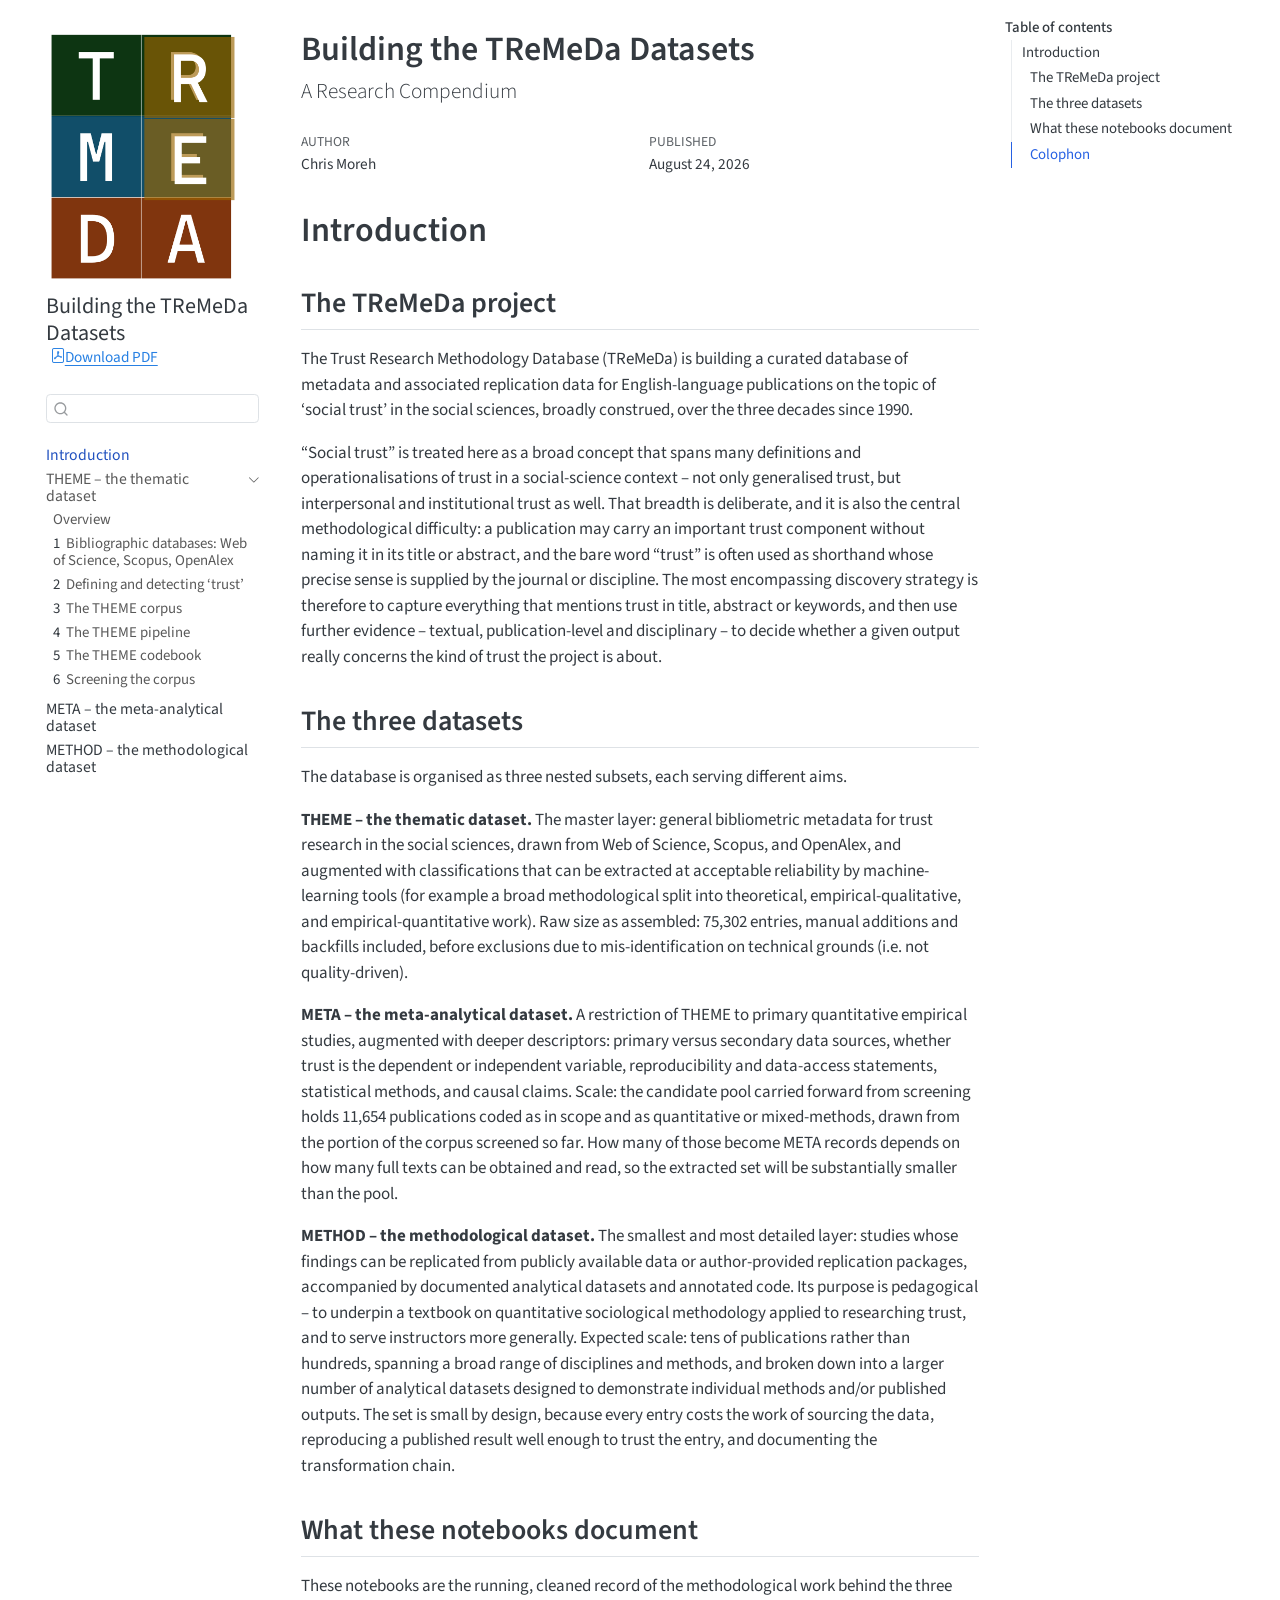
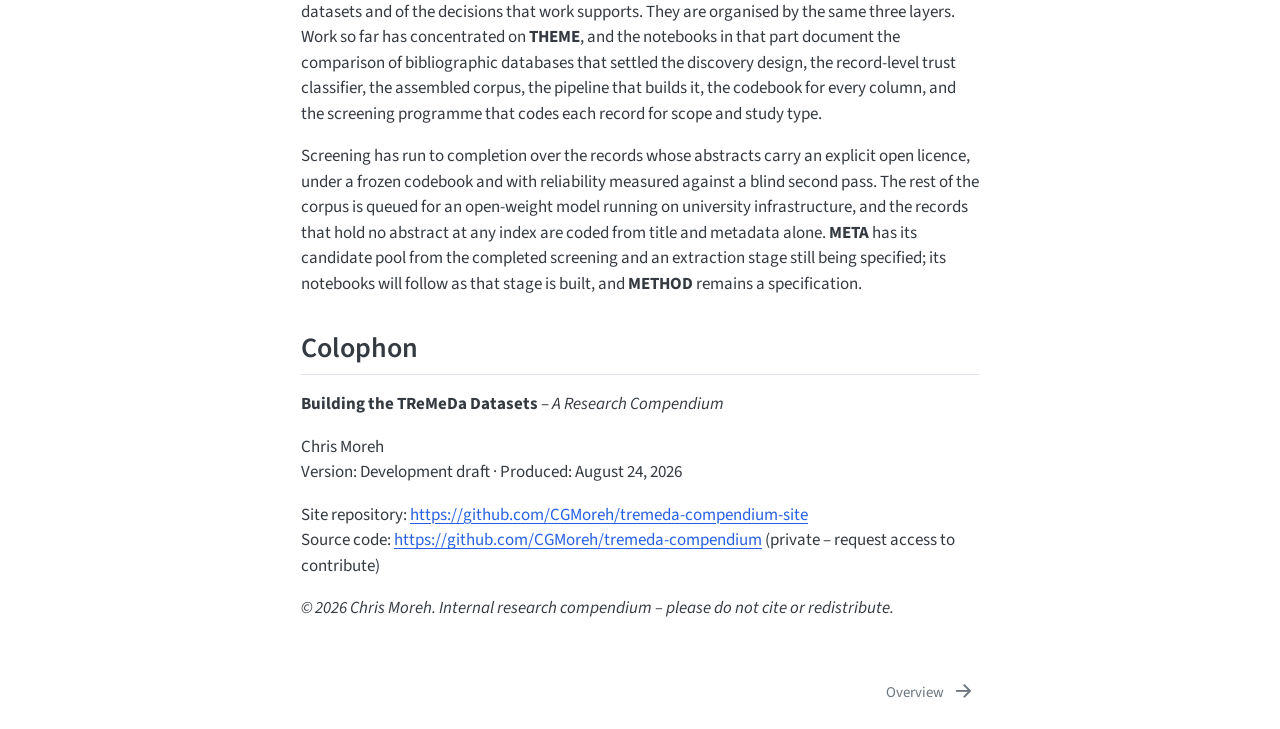
==== commit 2a8714eb: "Render: corpus, licence-warrant and screening update Rendered from tremeda-compendium 6216292: corre" ====
--- a/index.html
+++ b/index.html
@@ -2,12 +2,12 @@
 <html xmlns="http://www.w3.org/1999/xhtml" lang="en" xml:lang="en"><head>
 
 <meta charset="utf-8">
-<meta name="generator" content="quarto-1.9.37">
+<meta name="generator" content="quarto-1.9.36">
 
 <meta name="viewport" content="width=device-width, initial-scale=1.0, user-scalable=yes">
 
 <meta name="author" content="Chris Moreh">
-<meta name="dcterms.date" content="2026-06-11">
+<meta name="dcterms.date" content="2026-08-24">
 
 <title>Building the TReMeDa Datasets</title>
 <style>
@@ -42,9 +42,9 @@
 <script src="site_libs/quarto-html/tippy.umd.min.js"></script>
 <script src="site_libs/quarto-html/anchor.min.js"></script>
 <link href="site_libs/quarto-html/tippy.css" rel="stylesheet">
-<link href="site_libs/quarto-html/quarto-syntax-highlighting-7f8f88aac4f3542376d5c11b86a4c14d.css" rel="stylesheet" class="quarto-color-scheme" id="quarto-text-highlighting-styles">
-<link href="site_libs/quarto-html/quarto-syntax-highlighting-dark-d0ae9245876894da5ac7e18953ecc5cc.css" rel="stylesheet" class="quarto-color-scheme quarto-color-alternate" id="quarto-text-highlighting-styles">
-<link href="site_libs/quarto-html/quarto-syntax-highlighting-7f8f88aac4f3542376d5c11b86a4c14d.css" rel="stylesheet" class="quarto-color-scheme-extra" id="quarto-text-highlighting-styles">
+<link href="site_libs/quarto-html/quarto-syntax-highlighting-845c23b38eaddc0f92fda52bfe77a8c8.css" rel="stylesheet" class="quarto-color-scheme" id="quarto-text-highlighting-styles">
+<link href="site_libs/quarto-html/quarto-syntax-highlighting-dark-f418161beb48e0141c760e455f12af2c.css" rel="stylesheet" class="quarto-color-scheme quarto-color-alternate" id="quarto-text-highlighting-styles">
+<link href="site_libs/quarto-html/quarto-syntax-highlighting-845c23b38eaddc0f92fda52bfe77a8c8.css" rel="stylesheet" class="quarto-color-scheme-extra" id="quarto-text-highlighting-styles">
 <script src="site_libs/bootstrap/bootstrap.min.js"></script>
 <link href="site_libs/bootstrap/bootstrap-icons.css" rel="stylesheet">
 <link href="site_libs/bootstrap/bootstrap-9e3e5b9121e68b3f077afb32f2c64d95.min.css" rel="stylesheet" append-hash="true" class="quarto-color-scheme" id="quarto-bootstrap" data-mode="light">
@@ -174,6 +174,12 @@
  <span class="menu-text"><span class="chapter-number">5</span>&nbsp; <span class="chapter-title">The THEME codebook</span></span></a>
   </div>
 </li>
+          <li class="sidebar-item">
+  <div class="sidebar-item-container"> 
+  <a href="./theme/06-screening.html" class="sidebar-item-text sidebar-link">
+ <span class="menu-text"><span class="chapter-number">6</span>&nbsp; <span class="chapter-title">Screening the corpus</span></span></a>
+  </div>
+</li>
       </ul>
   </li>
         <li class="sidebar-item sidebar-item-section">
@@ -227,7 +233,7 @@
     <div>
     <div class="quarto-title-meta-heading">Published</div>
     <div class="quarto-title-meta-contents">
-      <p class="date">June 11, 2026</p>
+      <p class="date">August 24, 2026</p>
     </div>
   </div>
   
@@ -249,19 +255,20 @@
 <section id="the-three-datasets" class="level2">
 <h2 class="anchored" data-anchor-id="the-three-datasets">The three datasets</h2>
 <p>The database is organised as three nested subsets, each serving different aims.</p>
-<p><strong>THEME – the thematic dataset.</strong> The master layer: general bibliometric metadata for trust research in the social sciences, drawn from Web of Science, Scopus, and OpenAlex, and augmented with classifications that can be extracted at acceptable reliability by machine-learning tools (for example a broad methodological split into theoretical, empirical-qualitative, and empirical-quantitative work). Expected raw size of ~75,000+ entries, plus manual additions and backfills, minus exclusions doe to mis-identification on technical grounds (i.e.&nbsp;not quality-driven).</p>
-<p><strong>META – the meta-analytical dataset.</strong> A restriction of THEME to primary quantitative empirical studies, augmented with deeper descriptors: primary versus secondary data sources, whether trust is the dependent or independent variable, reproducibility and data-access statements, statistical methods, and causal claims. Expected scale: between a few hundred and ~2,000 publications maximum.</p>
-<p><strong>METHOD – the methodological dataset.</strong> The smallest and most detailed layer: studies whose findings can be replicated from publicly available data or author-provided replication packages, accompanied by documented analytical datasets and annotated code. Its purpose is pedagogical – to underpin a textbook on quantitative sociological methodology applied to researching trust, and to serve instructors more generally. Expected scale: around 50-100 publications spanning a broad range of disciplines and methods, broken down into a larger number of analytical datasets designed to demonstrate individual methods and/or published outputs.</p>
+<p><strong>THEME – the thematic dataset.</strong> The master layer: general bibliometric metadata for trust research in the social sciences, drawn from Web of Science, Scopus, and OpenAlex, and augmented with classifications that can be extracted at acceptable reliability by machine-learning tools (for example a broad methodological split into theoretical, empirical-qualitative, and empirical-quantitative work). Raw size as assembled: 75,302 entries, manual additions and backfills included, before exclusions due to mis-identification on technical grounds (i.e.&nbsp;not quality-driven).</p>
+<p><strong>META – the meta-analytical dataset.</strong> A restriction of THEME to primary quantitative empirical studies, augmented with deeper descriptors: primary versus secondary data sources, whether trust is the dependent or independent variable, reproducibility and data-access statements, statistical methods, and causal claims. Scale: the candidate pool carried forward from screening holds 11,654 publications coded as in scope and as quantitative or mixed-methods, drawn from the portion of the corpus screened so far. How many of those become META records depends on how many full texts can be obtained and read, so the extracted set will be substantially smaller than the pool.</p>
+<p><strong>METHOD – the methodological dataset.</strong> The smallest and most detailed layer: studies whose findings can be replicated from publicly available data or author-provided replication packages, accompanied by documented analytical datasets and annotated code. Its purpose is pedagogical – to underpin a textbook on quantitative sociological methodology applied to researching trust, and to serve instructors more generally. Expected scale: tens of publications rather than hundreds, spanning a broad range of disciplines and methods, and broken down into a larger number of analytical datasets designed to demonstrate individual methods and/or published outputs. The set is small by design, because every entry costs the work of sourcing the data, reproducing a published result well enough to trust the entry, and documenting the transformation chain.</p>
 </section>
 <section id="what-these-notebooks-document" class="level2">
 <h2 class="anchored" data-anchor-id="what-these-notebooks-document">What these notebooks document</h2>
-<p>These notebooks are the running, cleaned record of those methodological audits and the decisions they support. They are organised by the three datasets above. Work to date has concentrated on <strong>THEME</strong>; the META and METHOD parts are placeholders that will be filled as the project moves downstream.</p>
+<p>These notebooks are the running, cleaned record of the methodological work behind the three datasets and of the decisions that work supports. They are organised by the same three layers. Work so far has concentrated on <strong>THEME</strong>, and the notebooks in that part document the comparison of bibliographic databases that settled the discovery design, the record-level trust classifier, the assembled corpus, the pipeline that builds it, the codebook for every column, and the screening programme that codes each record for scope and study type.</p>
+<p>Screening has run to completion over the records whose abstracts carry an explicit open licence, under a frozen codebook and with reliability measured against a blind second pass. The rest of the corpus is queued for an open-weight model running on university infrastructure, and the records that hold no abstract at any index are coded from title and metadata alone. <strong>META</strong> has its candidate pool from the completed screening and an extraction stage still being specified; its notebooks will follow as that stage is built, and <strong>METHOD</strong> remains a specification.</p>
 </section>
 <section id="colophon" class="level2 unnumbered">
 <h2 class="unnumbered anchored" data-anchor-id="colophon">Colophon</h2>
 <p><strong>Building the TReMeDa Datasets</strong> – <em>A Research Compendium</em></p>
 <p>Chris Moreh<br>
-Version: Development draft · Produced: June 11, 2026</p>
+Version: Development draft · Produced: August 24, 2026</p>
 <p>Site repository: <a href="https://github.com/CGMoreh/tremeda-compendium-site">https://github.com/CGMoreh/tremeda-compendium-site</a><br>
 Source code: <a href="https://github.com/CGMoreh/tremeda-compendium">https://github.com/CGMoreh/tremeda-compendium</a> (private – request access to contribute)</p>
 <p><em>© 2026 Chris Moreh. Internal research compendium – please do not cite or redistribute.</em></p>
--- a/site_libs/quarto-html/quarto-syntax-highlighting-845c23b38eaddc0f92fda52bfe77a8c8.css
+++ b/site_libs/quarto-html/quarto-syntax-highlighting-845c23b38eaddc0f92fda52bfe77a8c8.css
@@ -0,0 +1,236 @@
+/* quarto syntax highlight colors */
+:root {
+  --quarto-hl-ot-color: #003B4F;
+  --quarto-hl-at-color: #657422;
+  --quarto-hl-ss-color: #20794D;
+  --quarto-hl-an-color: #5E5E5E;
+  --quarto-hl-fu-color: #4758AB;
+  --quarto-hl-st-color: #20794D;
+  --quarto-hl-cf-color: #003B4F;
+  --quarto-hl-op-color: #5E5E5E;
+  --quarto-hl-er-color: #AD0000;
+  --quarto-hl-bn-color: #AD0000;
+  --quarto-hl-al-color: #AD0000;
+  --quarto-hl-va-color: #111111;
+  --quarto-hl-bu-color: inherit;
+  --quarto-hl-ex-color: inherit;
+  --quarto-hl-pp-color: #AD0000;
+  --quarto-hl-in-color: #5E5E5E;
+  --quarto-hl-vs-color: #20794D;
+  --quarto-hl-wa-color: #5E5E5E;
+  --quarto-hl-do-color: #5E5E5E;
+  --quarto-hl-im-color: #00769E;
+  --quarto-hl-ch-color: #20794D;
+  --quarto-hl-dt-color: #AD0000;
+  --quarto-hl-fl-color: #AD0000;
+  --quarto-hl-co-color: #5E5E5E;
+  --quarto-hl-cv-color: #5E5E5E;
+  --quarto-hl-cn-color: #8f5902;
+  --quarto-hl-sc-color: #5E5E5E;
+  --quarto-hl-dv-color: #AD0000;
+  --quarto-hl-kw-color: #003B4F;
+}
+
+/* other quarto variables */
+:root {
+  --quarto-font-monospace: SFMono-Regular, Menlo, Monaco, Consolas, "Liberation Mono", "Courier New", monospace;
+}
+
+/* syntax highlight based on Pandoc's rules */
+pre > code.sourceCode > span {
+  color: #003B4F;
+}
+
+code.sourceCode > span {
+  color: #003B4F;
+}
+
+div.sourceCode,
+div.sourceCode pre.sourceCode {
+  color: #003B4F;
+}
+
+/* Normal */
+code span {
+  color: #003B4F;
+}
+
+/* Alert */
+code span.al {
+  color: #AD0000;
+  font-style: inherit;
+}
+
+/* Annotation */
+code span.an {
+  color: #5E5E5E;
+  font-style: inherit;
+}
+
+/* Attribute */
+code span.at {
+  color: #657422;
+  font-style: inherit;
+}
+
+/* BaseN */
+code span.bn {
+  color: #AD0000;
+  font-style: inherit;
+}
+
+/* BuiltIn */
+code span.bu {
+  font-style: inherit;
+}
+
+/* ControlFlow */
+code span.cf {
+  color: #003B4F;
+  font-weight: bold;
+  font-style: inherit;
+}
+
+/* Char */
+code span.ch {
+  color: #20794D;
+  font-style: inherit;
+}
+
+/* Constant */
+code span.cn {
+  color: #8f5902;
+  font-style: inherit;
+}
+
+/* Comment */
+code span.co {
+  color: #5E5E5E;
+  font-style: inherit;
+}
+
+/* CommentVar */
+code span.cv {
+  color: #5E5E5E;
+  font-style: italic;
+}
+
+/* Documentation */
+code span.do {
+  color: #5E5E5E;
+  font-style: italic;
+}
+
+/* DataType */
+code span.dt {
+  color: #AD0000;
+  font-style: inherit;
+}
+
+/* DecVal */
+code span.dv {
+  color: #AD0000;
+  font-style: inherit;
+}
+
+/* Error */
+code span.er {
+  color: #AD0000;
+  font-style: inherit;
+}
+
+/* Extension */
+code span.ex {
+  font-style: inherit;
+}
+
+/* Float */
+code span.fl {
+  color: #AD0000;
+  font-style: inherit;
+}
+
+/* Function */
+code span.fu {
+  color: #4758AB;
+  font-style: inherit;
+}
+
+/* Import */
+code span.im {
+  color: #00769E;
+  font-style: inherit;
+}
+
+/* Information */
+code span.in {
+  color: #5E5E5E;
+  font-style: inherit;
+}
+
+/* Keyword */
+code span.kw {
+  color: #003B4F;
+  font-weight: bold;
+  font-style: inherit;
+}
+
+/* Operator */
+code span.op {
+  color: #5E5E5E;
+  font-style: inherit;
+}
+
+/* Other */
+code span.ot {
+  color: #003B4F;
+  font-style: inherit;
+}
+
+/* Preprocessor */
+code span.pp {
+  color: #AD0000;
+  font-style: inherit;
+}
+
+/* SpecialChar */
+code span.sc {
+  color: #5E5E5E;
+  font-style: inherit;
+}
+
+/* SpecialString */
+code span.ss {
+  color: #20794D;
+  font-style: inherit;
+}
+
+/* String */
+code span.st {
+  color: #20794D;
+  font-style: inherit;
+}
+
+/* Variable */
+code span.va {
+  color: #111111;
+  font-style: inherit;
+}
+
+/* VerbatimString */
+code span.vs {
+  color: #20794D;
+  font-style: inherit;
+}
+
+/* Warning */
+code span.wa {
+  color: #5E5E5E;
+  font-style: italic;
+}
+
+.prevent-inlining {
+  content: "</";
+}
+
+/*# sourceMappingURL=ac89f0bb514bba72461919f78549e31c.css.map */
--- a/site_libs/quarto-html/quarto-syntax-highlighting-dark-f418161beb48e0141c760e455f12af2c.css
+++ b/site_libs/quarto-html/quarto-syntax-highlighting-dark-f418161beb48e0141c760e455f12af2c.css
@@ -0,0 +1,219 @@
+/* quarto syntax highlight colors */
+:root {
+  --quarto-hl-al-color: #f07178;
+  --quarto-hl-an-color: #d4d0ab;
+  --quarto-hl-at-color: #00e0e0;
+  --quarto-hl-bn-color: #d4d0ab;
+  --quarto-hl-bu-color: #abe338;
+  --quarto-hl-ch-color: #abe338;
+  --quarto-hl-co-color: #f8f8f2;
+  --quarto-hl-cv-color: #ffd700;
+  --quarto-hl-cn-color: #ffd700;
+  --quarto-hl-cf-color: #ffa07a;
+  --quarto-hl-dt-color: #ffa07a;
+  --quarto-hl-dv-color: #d4d0ab;
+  --quarto-hl-do-color: #f8f8f2;
+  --quarto-hl-er-color: #f07178;
+  --quarto-hl-ex-color: #00e0e0;
+  --quarto-hl-fl-color: #d4d0ab;
+  --quarto-hl-fu-color: #ffa07a;
+  --quarto-hl-im-color: #abe338;
+  --quarto-hl-in-color: #d4d0ab;
+  --quarto-hl-kw-color: #ffa07a;
+  --quarto-hl-op-color: #ffa07a;
+  --quarto-hl-ot-color: #00e0e0;
+  --quarto-hl-pp-color: #dcc6e0;
+  --quarto-hl-re-color: #00e0e0;
+  --quarto-hl-sc-color: #abe338;
+  --quarto-hl-ss-color: #abe338;
+  --quarto-hl-st-color: #abe338;
+  --quarto-hl-va-color: #00e0e0;
+  --quarto-hl-vs-color: #abe338;
+  --quarto-hl-wa-color: #dcc6e0;
+}
+
+/* other quarto variables */
+:root {
+  --quarto-font-monospace: SFMono-Regular, Menlo, Monaco, Consolas, "Liberation Mono", "Courier New", monospace;
+}
+
+/* syntax highlight based on Pandoc's rules */
+pre > code.sourceCode > span {
+  color: #f8f8f2;
+}
+
+code.sourceCode > span {
+  color: #f8f8f2;
+}
+
+div.sourceCode,
+div.sourceCode pre.sourceCode {
+  color: #f8f8f2;
+}
+
+/* Normal */
+code span {
+  color: #f8f8f2;
+}
+
+/* Alert */
+code span.al {
+  color: #f07178;
+}
+
+/* Annotation */
+code span.an {
+  color: #d4d0ab;
+}
+
+/* Attribute */
+code span.at {
+  color: #00e0e0;
+}
+
+/* BaseN */
+code span.bn {
+  color: #d4d0ab;
+}
+
+/* BuiltIn */
+code span.bu {
+  color: #abe338;
+}
+
+/* ControlFlow */
+code span.cf {
+  font-weight: bold;
+  color: #ffa07a;
+}
+
+/* Char */
+code span.ch {
+  color: #abe338;
+}
+
+/* Constant */
+code span.cn {
+  color: #ffd700;
+}
+
+/* Comment */
+code span.co {
+  font-style: italic;
+  color: #f8f8f2;
+}
+
+/* CommentVar */
+code span.cv {
+  color: #ffd700;
+}
+
+/* Documentation */
+code span.do {
+  color: #f8f8f2;
+}
+
+/* DataType */
+code span.dt {
+  color: #ffa07a;
+}
+
+/* DecVal */
+code span.dv {
+  color: #d4d0ab;
+}
+
+/* Error */
+code span.er {
+  color: #f07178;
+  text-decoration: underline;
+}
+
+/* Extension */
+code span.ex {
+  font-weight: bold;
+  color: #00e0e0;
+}
+
+/* Float */
+code span.fl {
+  color: #d4d0ab;
+}
+
+/* Function */
+code span.fu {
+  color: #ffa07a;
+}
+
+/* Import */
+code span.im {
+  color: #abe338;
+}
+
+/* Information */
+code span.in {
+  color: #d4d0ab;
+}
+
+/* Keyword */
+code span.kw {
+  font-weight: bold;
+  color: #ffa07a;
+}
+
+/* Operator */
+code span.op {
+  color: #ffa07a;
+}
+
+/* Other */
+code span.ot {
+  color: #00e0e0;
+}
+
+/* Preprocessor */
+code span.pp {
+  color: #dcc6e0;
+}
+
+/* RegionMarker */
+code span.re {
+  background-color: #f8f8f2;
+  color: #00e0e0;
+}
+
+/* SpecialChar */
+code span.sc {
+  color: #abe338;
+}
+
+/* SpecialString */
+code span.ss {
+  color: #abe338;
+}
+
+/* String */
+code span.st {
+  color: #abe338;
+}
+
+/* Variable */
+code span.va {
+  color: #00e0e0;
+}
+
+/* VerbatimString */
+code span.vs {
+  color: #abe338;
+}
+
+/* Warning */
+code span.wa {
+  color: #dcc6e0;
+}
+
+.prevent-inlining {
+  content: "</";
+}
+
+/*# sourceMappingURL=378c2a0cc31455d06730fbe37c8f3789.css.map */
--- a/site_libs/quarto-html/quarto-syntax-highlighting-845c23b38eaddc0f92fda52bfe77a8c8.css
+++ b/site_libs/quarto-html/quarto-syntax-highlighting-845c23b38eaddc0f92fda52bfe77a8c8.css
@@ -0,0 +1,236 @@
+/* quarto syntax highlight colors */
+:root {
+  --quarto-hl-ot-color: #003B4F;
+  --quarto-hl-at-color: #657422;
+  --quarto-hl-ss-color: #20794D;
+  --quarto-hl-an-color: #5E5E5E;
+  --quarto-hl-fu-color: #4758AB;
+  --quarto-hl-st-color: #20794D;
+  --quarto-hl-cf-color: #003B4F;
+  --quarto-hl-op-color: #5E5E5E;
+  --quarto-hl-er-color: #AD0000;
+  --quarto-hl-bn-color: #AD0000;
+  --quarto-hl-al-color: #AD0000;
+  --quarto-hl-va-color: #111111;
+  --quarto-hl-bu-color: inherit;
+  --quarto-hl-ex-color: inherit;
+  --quarto-hl-pp-color: #AD0000;
+  --quarto-hl-in-color: #5E5E5E;
+  --quarto-hl-vs-color: #20794D;
+  --quarto-hl-wa-color: #5E5E5E;
+  --quarto-hl-do-color: #5E5E5E;
+  --quarto-hl-im-color: #00769E;
+  --quarto-hl-ch-color: #20794D;
+  --quarto-hl-dt-color: #AD0000;
+  --quarto-hl-fl-color: #AD0000;
+  --quarto-hl-co-color: #5E5E5E;
+  --quarto-hl-cv-color: #5E5E5E;
+  --quarto-hl-cn-color: #8f5902;
+  --quarto-hl-sc-color: #5E5E5E;
+  --quarto-hl-dv-color: #AD0000;
+  --quarto-hl-kw-color: #003B4F;
+}
+
+/* other quarto variables */
+:root {
+  --quarto-font-monospace: SFMono-Regular, Menlo, Monaco, Consolas, "Liberation Mono", "Courier New", monospace;
+}
+
+/* syntax highlight based on Pandoc's rules */
+pre > code.sourceCode > span {
+  color: #003B4F;
+}
+
+code.sourceCode > span {
+  color: #003B4F;
+}
+
+div.sourceCode,
+div.sourceCode pre.sourceCode {
+  color: #003B4F;
+}
+
+/* Normal */
+code span {
+  color: #003B4F;
+}
+
+/* Alert */
+code span.al {
+  color: #AD0000;
+  font-style: inherit;
+}
+
+/* Annotation */
+code span.an {
+  color: #5E5E5E;
+  font-style: inherit;
+}
+
+/* Attribute */
+code span.at {
+  color: #657422;
+  font-style: inherit;
+}
+
+/* BaseN */
+code span.bn {
+  color: #AD0000;
+  font-style: inherit;
+}
+
+/* BuiltIn */
+code span.bu {
+  font-style: inherit;
+}
+
+/* ControlFlow */
+code span.cf {
+  color: #003B4F;
+  font-weight: bold;
+  font-style: inherit;
+}
+
+/* Char */
+code span.ch {
+  color: #20794D;
+  font-style: inherit;
+}
+
+/* Constant */
+code span.cn {
+  color: #8f5902;
+  font-style: inherit;
+}
+
+/* Comment */
+code span.co {
+  color: #5E5E5E;
+  font-style: inherit;
+}
+
+/* CommentVar */
+code span.cv {
+  color: #5E5E5E;
+  font-style: italic;
+}
+
+/* Documentation */
+code span.do {
+  color: #5E5E5E;
+  font-style: italic;
+}
+
+/* DataType */
+code span.dt {
+  color: #AD0000;
+  font-style: inherit;
+}
+
+/* DecVal */
+code span.dv {
+  color: #AD0000;
+  font-style: inherit;
+}
+
+/* Error */
+code span.er {
+  color: #AD0000;
+  font-style: inherit;
+}
+
+/* Extension */
+code span.ex {
+  font-style: inherit;
+}
+
+/* Float */
+code span.fl {
+  color: #AD0000;
+  font-style: inherit;
+}
+
+/* Function */
+code span.fu {
+  color: #4758AB;
+  font-style: inherit;
+}
+
+/* Import */
+code span.im {
+  color: #00769E;
+  font-style: inherit;
+}
+
+/* Information */
+code span.in {
+  color: #5E5E5E;
+  font-style: inherit;
+}
+
+/* Keyword */
+code span.kw {
+  color: #003B4F;
+  font-weight: bold;
+  font-style: inherit;
+}
+
+/* Operator */
+code span.op {
+  color: #5E5E5E;
+  font-style: inherit;
+}
+
+/* Other */
+code span.ot {
+  color: #003B4F;
+  font-style: inherit;
+}
+
+/* Preprocessor */
+code span.pp {
+  color: #AD0000;
+  font-style: inherit;
+}
+
+/* SpecialChar */
+code span.sc {
+  color: #5E5E5E;
+  font-style: inherit;
+}
+
+/* SpecialString */
+code span.ss {
+  color: #20794D;
+  font-style: inherit;
+}
+
+/* String */
+code span.st {
+  color: #20794D;
+  font-style: inherit;
+}
+
+/* Variable */
+code span.va {
+  color: #111111;
+  font-style: inherit;
+}
+
+/* VerbatimString */
+code span.vs {
+  color: #20794D;
+  font-style: inherit;
+}
+
+/* Warning */
+code span.wa {
+  color: #5E5E5E;
+  font-style: italic;
+}
+
+.prevent-inlining {
+  content: "</";
+}
+
+/*# sourceMappingURL=ac89f0bb514bba72461919f78549e31c.css.map */
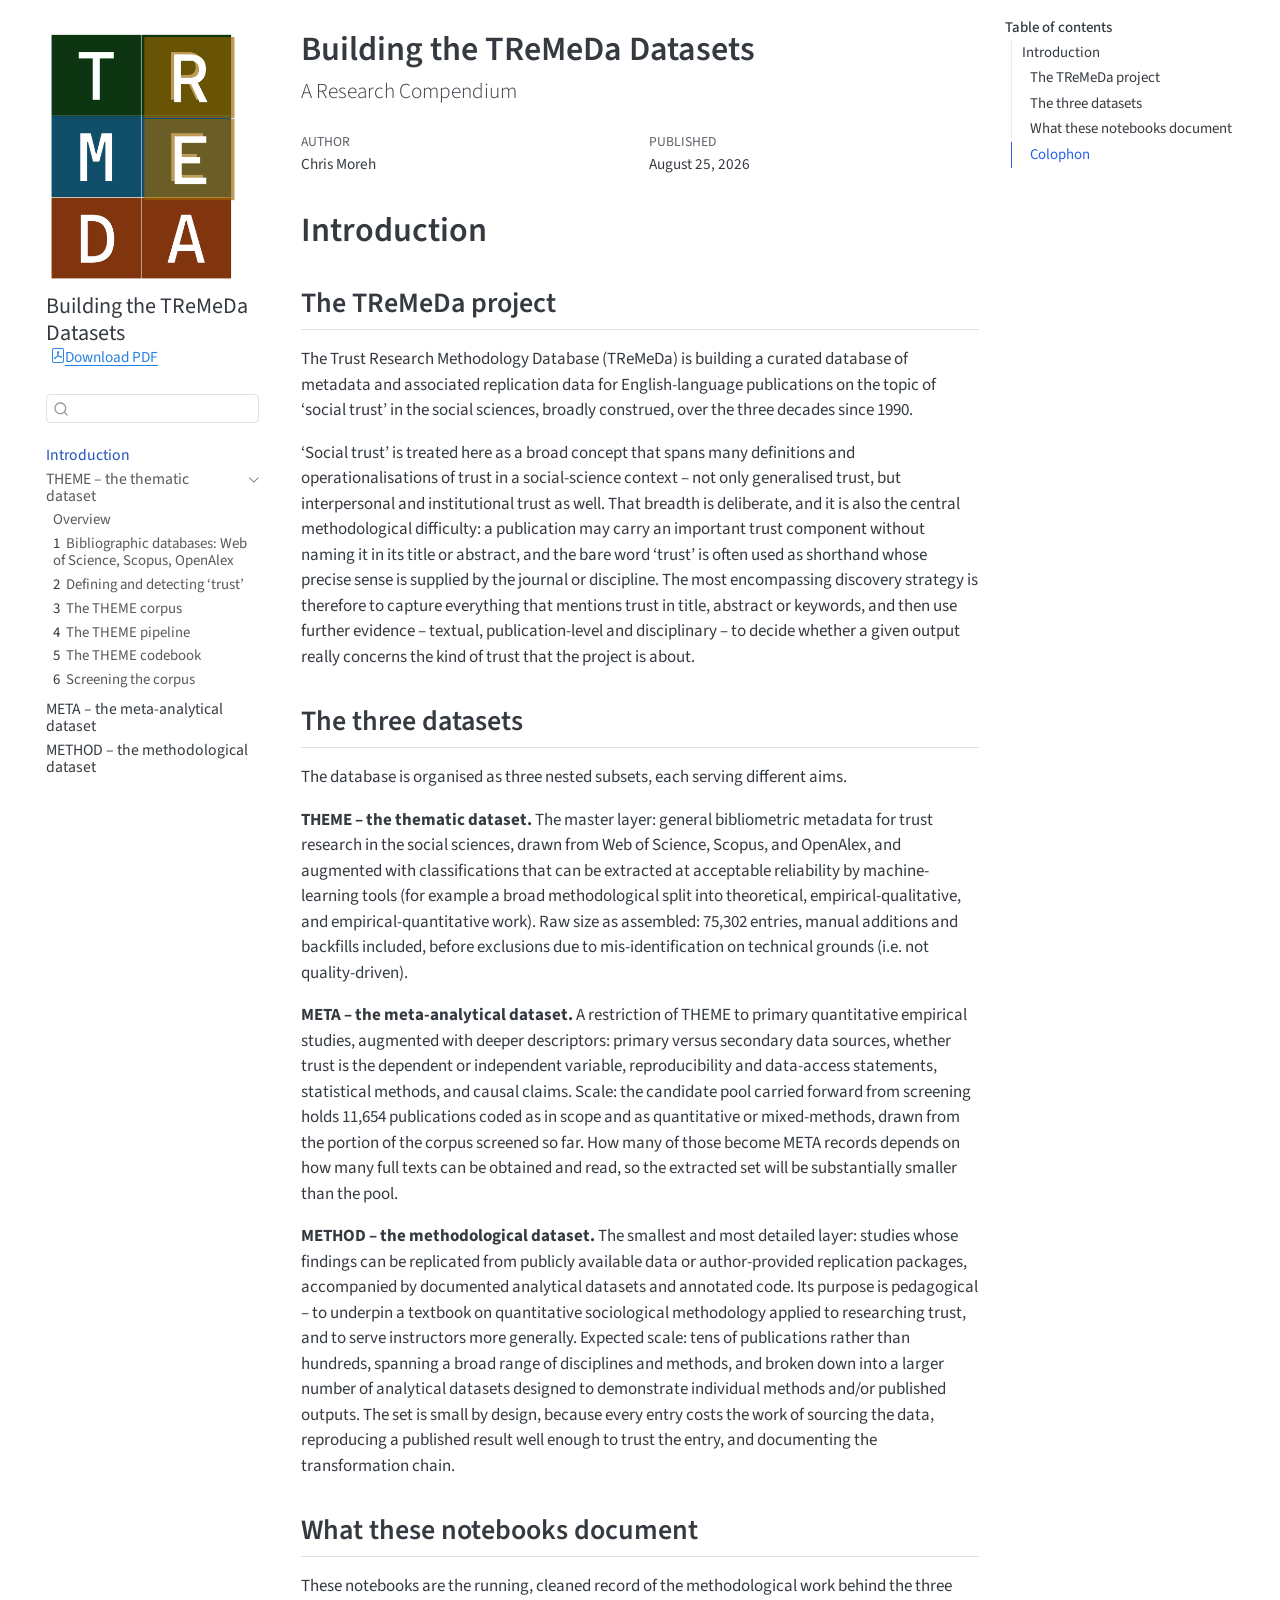
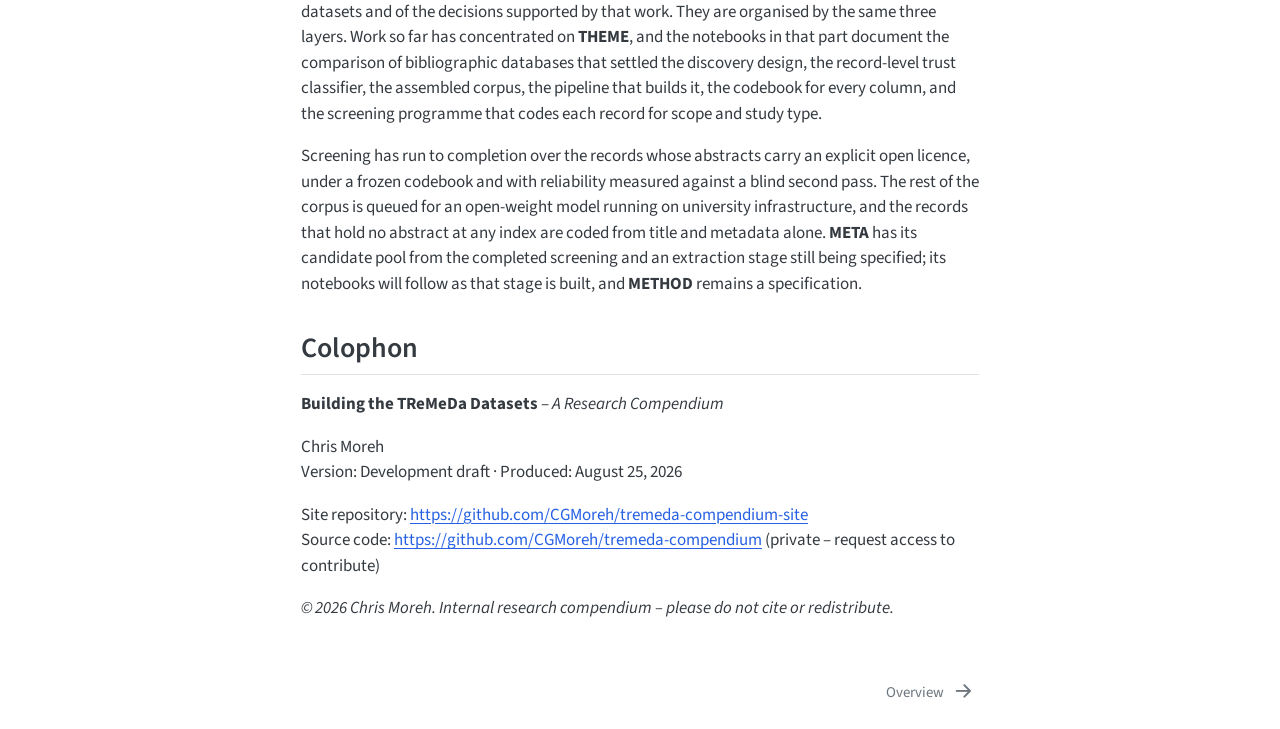
==== commit 6c886064: "Render: prose sweep of all chapters Co-Authored-By: Claude Fable 5 <noreply@anthropic.com>" ====
--- a/index.html
+++ b/index.html
@@ -7,7 +7,7 @@
 <meta name="viewport" content="width=device-width, initial-scale=1.0, user-scalable=yes">
 
 <meta name="author" content="Chris Moreh">
-<meta name="dcterms.date" content="2026-08-24">
+<meta name="dcterms.date" content="2026-08-25">
 
 <title>Building the TReMeDa Datasets</title>
 <style>
@@ -233,7 +233,7 @@
     <div>
     <div class="quarto-title-meta-heading">Published</div>
     <div class="quarto-title-meta-contents">
-      <p class="date">August 24, 2026</p>
+      <p class="date">August 25, 2026</p>
     </div>
   </div>
   
@@ -250,7 +250,7 @@
 <section id="the-tremeda-project" class="level2">
 <h2 class="anchored" data-anchor-id="the-tremeda-project">The TReMeDa project</h2>
 <p>The Trust Research Methodology Database (TReMeDa) is building a curated database of metadata and associated replication data for English-language publications on the topic of ‘social trust’ in the social sciences, broadly construed, over the three decades since 1990.</p>
-<p>“Social trust” is treated here as a broad concept that spans many definitions and operationalisations of trust in a social-science context – not only generalised trust, but interpersonal and institutional trust as well. That breadth is deliberate, and it is also the central methodological difficulty: a publication may carry an important trust component without naming it in its title or abstract, and the bare word “trust” is often used as shorthand whose precise sense is supplied by the journal or discipline. The most encompassing discovery strategy is therefore to capture everything that mentions trust in title, abstract or keywords, and then use further evidence – textual, publication-level and disciplinary – to decide whether a given output really concerns the kind of trust the project is about.</p>
+<p>‘Social trust’ is treated here as a broad concept that spans many definitions and operationalisations of trust in a social-science context – not only generalised trust, but interpersonal and institutional trust as well. That breadth is deliberate, and it is also the central methodological difficulty: a publication may carry an important trust component without naming it in its title or abstract, and the bare word ‘trust’ is often used as shorthand whose precise sense is supplied by the journal or discipline. The most encompassing discovery strategy is therefore to capture everything that mentions trust in title, abstract or keywords, and then use further evidence – textual, publication-level and disciplinary – to decide whether a given output really concerns the kind of trust that the project is about.</p>
 </section>
 <section id="the-three-datasets" class="level2">
 <h2 class="anchored" data-anchor-id="the-three-datasets">The three datasets</h2>
@@ -261,14 +261,14 @@
 </section>
 <section id="what-these-notebooks-document" class="level2">
 <h2 class="anchored" data-anchor-id="what-these-notebooks-document">What these notebooks document</h2>
-<p>These notebooks are the running, cleaned record of the methodological work behind the three datasets and of the decisions that work supports. They are organised by the same three layers. Work so far has concentrated on <strong>THEME</strong>, and the notebooks in that part document the comparison of bibliographic databases that settled the discovery design, the record-level trust classifier, the assembled corpus, the pipeline that builds it, the codebook for every column, and the screening programme that codes each record for scope and study type.</p>
+<p>These notebooks are the running, cleaned record of the methodological work behind the three datasets and of the decisions supported by that work. They are organised by the same three layers. Work so far has concentrated on <strong>THEME</strong>, and the notebooks in that part document the comparison of bibliographic databases that settled the discovery design, the record-level trust classifier, the assembled corpus, the pipeline that builds it, the codebook for every column, and the screening programme that codes each record for scope and study type.</p>
 <p>Screening has run to completion over the records whose abstracts carry an explicit open licence, under a frozen codebook and with reliability measured against a blind second pass. The rest of the corpus is queued for an open-weight model running on university infrastructure, and the records that hold no abstract at any index are coded from title and metadata alone. <strong>META</strong> has its candidate pool from the completed screening and an extraction stage still being specified; its notebooks will follow as that stage is built, and <strong>METHOD</strong> remains a specification.</p>
 </section>
 <section id="colophon" class="level2 unnumbered">
 <h2 class="unnumbered anchored" data-anchor-id="colophon">Colophon</h2>
 <p><strong>Building the TReMeDa Datasets</strong> – <em>A Research Compendium</em></p>
 <p>Chris Moreh<br>
-Version: Development draft · Produced: August 24, 2026</p>
+Version: Development draft · Produced: August 25, 2026</p>
 <p>Site repository: <a href="https://github.com/CGMoreh/tremeda-compendium-site">https://github.com/CGMoreh/tremeda-compendium-site</a><br>
 Source code: <a href="https://github.com/CGMoreh/tremeda-compendium">https://github.com/CGMoreh/tremeda-compendium</a> (private – request access to contribute)</p>
 <p><em>© 2026 Chris Moreh. Internal research compendium – please do not cite or redistribute.</em></p>
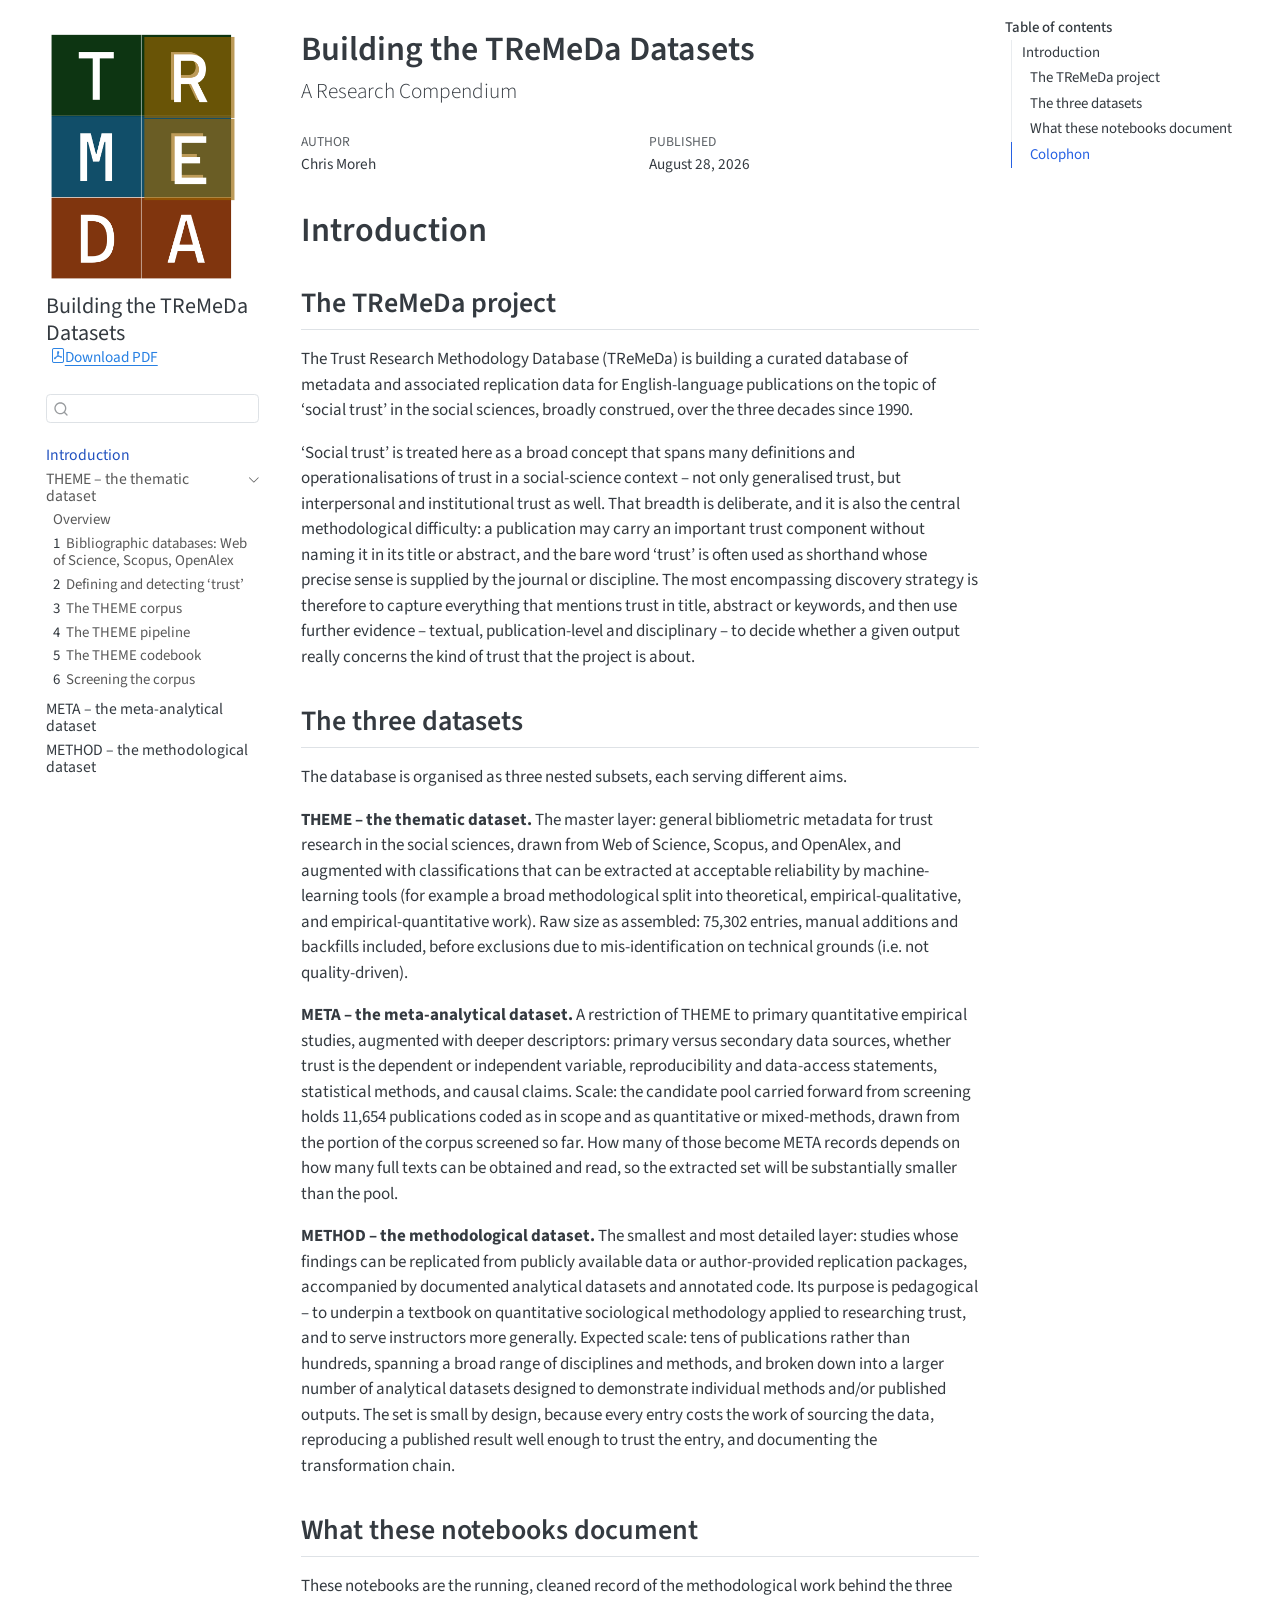
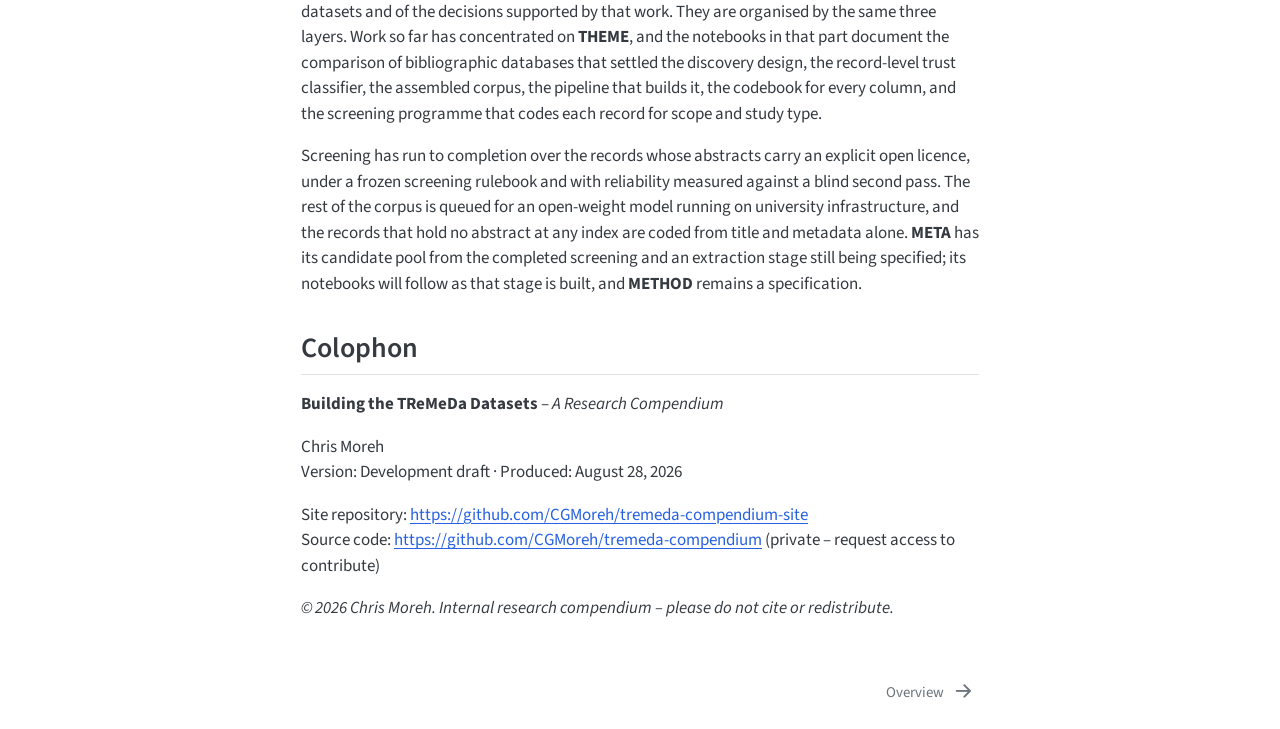
==== commit 3d107d07: "Render: screening rules as one rulebook, no version numbering Co-Authored-By: Claude Opus 5 (1M cont" ====
--- a/index.html
+++ b/index.html
@@ -7,7 +7,7 @@
 <meta name="viewport" content="width=device-width, initial-scale=1.0, user-scalable=yes">
 
 <meta name="author" content="Chris Moreh">
-<meta name="dcterms.date" content="2026-08-25">
+<meta name="dcterms.date" content="2026-08-28">
 
 <title>Building the TReMeDa Datasets</title>
 <style>
@@ -233,7 +233,7 @@
     <div>
     <div class="quarto-title-meta-heading">Published</div>
     <div class="quarto-title-meta-contents">
-      <p class="date">August 25, 2026</p>
+      <p class="date">August 28, 2026</p>
     </div>
   </div>
   
@@ -262,13 +262,13 @@
 <section id="what-these-notebooks-document" class="level2">
 <h2 class="anchored" data-anchor-id="what-these-notebooks-document">What these notebooks document</h2>
 <p>These notebooks are the running, cleaned record of the methodological work behind the three datasets and of the decisions supported by that work. They are organised by the same three layers. Work so far has concentrated on <strong>THEME</strong>, and the notebooks in that part document the comparison of bibliographic databases that settled the discovery design, the record-level trust classifier, the assembled corpus, the pipeline that builds it, the codebook for every column, and the screening programme that codes each record for scope and study type.</p>
-<p>Screening has run to completion over the records whose abstracts carry an explicit open licence, under a frozen codebook and with reliability measured against a blind second pass. The rest of the corpus is queued for an open-weight model running on university infrastructure, and the records that hold no abstract at any index are coded from title and metadata alone. <strong>META</strong> has its candidate pool from the completed screening and an extraction stage still being specified; its notebooks will follow as that stage is built, and <strong>METHOD</strong> remains a specification.</p>
+<p>Screening has run to completion over the records whose abstracts carry an explicit open licence, under a frozen screening rulebook and with reliability measured against a blind second pass. The rest of the corpus is queued for an open-weight model running on university infrastructure, and the records that hold no abstract at any index are coded from title and metadata alone. <strong>META</strong> has its candidate pool from the completed screening and an extraction stage still being specified; its notebooks will follow as that stage is built, and <strong>METHOD</strong> remains a specification.</p>
 </section>
 <section id="colophon" class="level2 unnumbered">
 <h2 class="unnumbered anchored" data-anchor-id="colophon">Colophon</h2>
 <p><strong>Building the TReMeDa Datasets</strong> – <em>A Research Compendium</em></p>
 <p>Chris Moreh<br>
-Version: Development draft · Produced: August 25, 2026</p>
+Version: Development draft · Produced: August 28, 2026</p>
 <p>Site repository: <a href="https://github.com/CGMoreh/tremeda-compendium-site">https://github.com/CGMoreh/tremeda-compendium-site</a><br>
 Source code: <a href="https://github.com/CGMoreh/tremeda-compendium">https://github.com/CGMoreh/tremeda-compendium</a> (private – request access to contribute)</p>
 <p><em>© 2026 Chris Moreh. Internal research compendium – please do not cite or redistribute.</em></p>
